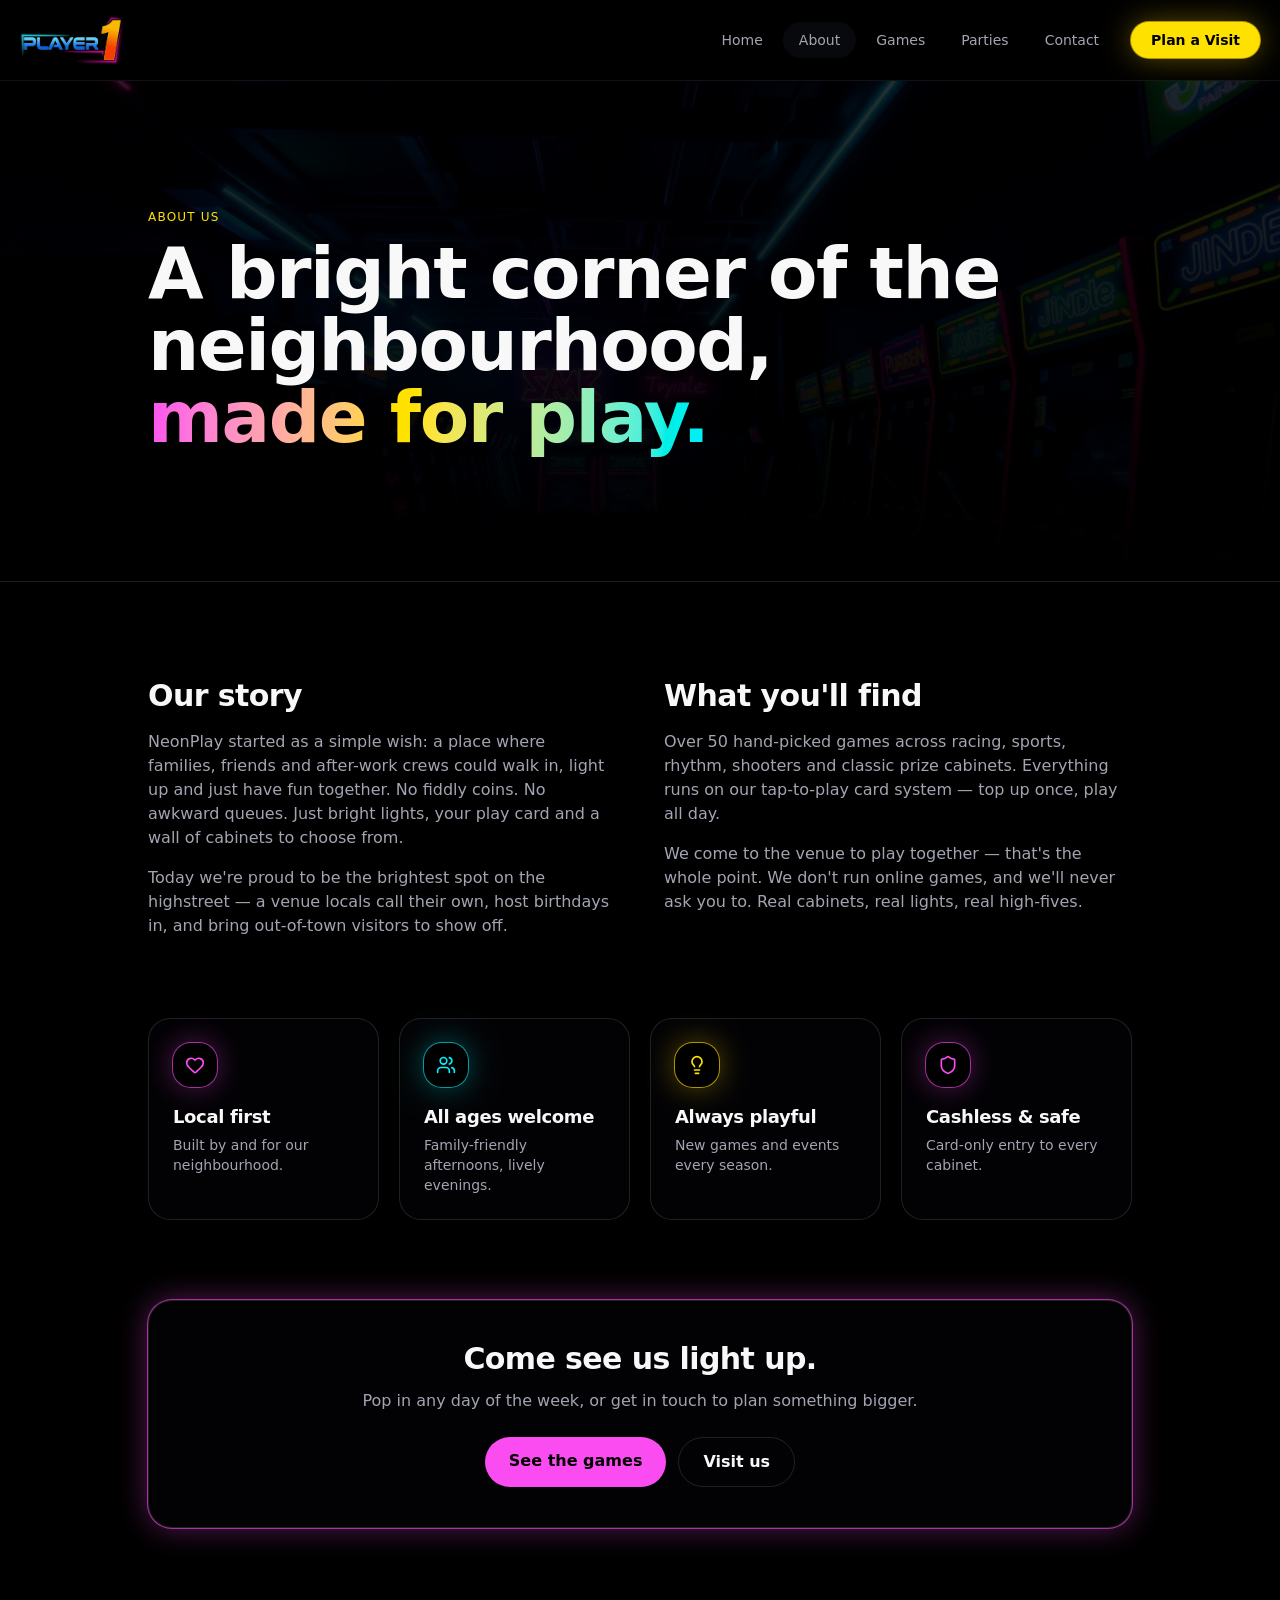
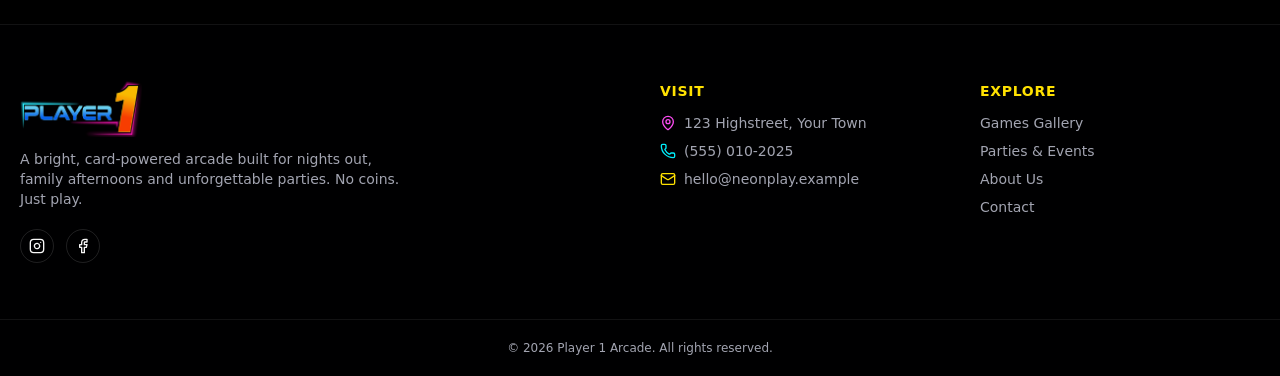
==== about.html @ c1951659 "first commit" ====
<!doctype html>
<html lang="en">

<head>
  <meta http-equiv="Content-Type" content="text/html; charset=UTF-8" />
  <meta name="viewport" content="width=device-width, initial-scale=1" />
  <link rel="preload" as="image" href="./assets/player1-logo-lBeeIn9W.png" />
  <link rel="preload" as="image" href="./assets/hero-arcade-DlBj_60S.jpg" />
  <link rel="stylesheet" href="./assets/styles.css" data-precedence="default" />
  <meta name="author" content="Player 1 Arcade" />
  <meta property="og:type" content="website" />
  <meta name="twitter:card" content="summary" />
  <meta name="twitter:site" content="@player1" />
  <meta name="twitter:title" content="Player 1" />
  <meta name="twitter:description"
    content="Arcade Glow is a vibrant online presence for a neighborhood gaming arcade, showcasing games and party options." />
  <title>About - Player 1 Arcade</title>
  <meta name="description"
    content="Your neighbourhood arcade. 50+ card-powered games, private party packages, and nights that glow. No coins, just play." />
  <meta property="og:title" content="About - Player 1 Arcade" />
  <meta property="og:description"
    content="50+ card-powered games and unforgettable party packages. No coins, just play." />
</head>

<body>
  <div class="flex min-h-screen flex-col bg-background">
    <header class="sticky top-0 z-50 border-b border-border/60 bg-background/80 backdrop-blur-xl">
      <div class="mx-auto flex max-w-7xl items-center justify-between px-5 py-4"><a aria-label="Player 1 home" href="/"
          class="group flex items-center"><img alt="Player 1 arcade logo"
            class="h-10 w-auto md:h-12 animate-pulse-glow transition-transform group-hover:scale-105"
            src="./assets/player1-logo-lBeeIn9W.png"></a>
        <nav class="hidden items-center gap-1 md:flex"><a href="/"
            class="rounded-full px-4 py-2 text-sm font-medium text-muted-foreground transition hover:text-foreground">Home</a><a
            class="rounded-full px-4 py-2 text-sm font-medium text-muted-foreground transition hover:text-foreground text-foreground bg-muted"
            href="/about.html" data-status="active" aria-current="page">About</a><a href="/games.html"
            class="rounded-full px-4 py-2 text-sm font-medium text-muted-foreground transition hover:text-foreground">Games</a><a
            href="/parties.html"
            class="rounded-full px-4 py-2 text-sm font-medium text-muted-foreground transition hover:text-foreground">Parties</a><a
            href="/contact.html"
            class="rounded-full px-4 py-2 text-sm font-medium text-muted-foreground transition hover:text-foreground">Contact</a><a
            href="/contact.html"
            class="ml-3 rounded-full bg-accent px-5 py-2 text-sm font-bold text-accent-foreground transition hover:scale-105 ring-glow-yellow">Plan
            a Visit</a></nav><button class="md:hidden rounded-md p-2 text-foreground" aria-label="Toggle menu"><svg
            xmlns="http://www.w3.org/2000/svg" width="24" height="24" viewBox="0 0 24 24" fill="none"
            stroke="currentColor" stroke-width="2" stroke-linecap="round" stroke-linejoin="round"
            class="lucide lucide-menu" aria-hidden="true">
            <path d="M4 5h16"></path>
            <path d="M4 12h16"></path>
            <path d="M4 19h16"></path>
          </svg></button>
      </div>
    </header>
    <main class="flex-1">
      <section class="relative overflow-hidden border-b border-border">
        <div class="absolute inset-0 opacity-30"><img alt="" width="1920" height="1280"
            class="h-full w-full object-cover" src="./assets/hero-arcade-DlBj_60S.jpg">
          <div class="absolute inset-0 bg-gradient-to-b from-background/40 to-background"></div>
        </div>
        <div class="relative mx-auto max-w-5xl px-5 py-24 md:py-32">
          <div class="text-xs uppercase tracking-widest text-accent">About us</div>
          <h1 class="mt-3 font-display text-5xl font-black md:text-7xl">A bright corner of the
            neighbourhood,<br class="hidden md:block"><span class="gradient-neon-text">made for play.</span>
          </h1>
        </div>
      </section>
      <section class="mx-auto max-w-5xl px-5 py-24">
        <div class="grid gap-12 md:grid-cols-2">
          <div>
            <h2 class="font-display text-3xl font-black">Our story</h2>
            <p class="mt-4 text-muted-foreground">NeonPlay started as a simple wish: a place where families,
              friends and after-work crews could walk in, light up and just have fun together. No fiddly
              coins. No awkward queues. Just bright lights, your play card and a wall of cabinets to
              choose from.</p>
            <p class="mt-4 text-muted-foreground">Today we're proud to be the brightest spot on the
              highstreet — a venue locals call their own, host birthdays in, and bring out-of-town
              visitors to show off.</p>
          </div>
          <div>
            <h2 class="font-display text-3xl font-black">What you'll find</h2>
            <p class="mt-4 text-muted-foreground">Over 50 hand-picked games across racing, sports, rhythm,
              shooters and classic prize cabinets. Everything runs on our tap-to-play card system — top up
              once, play all day.</p>
            <p class="mt-4 text-muted-foreground">We come to the venue to play together — that's the whole
              point. We don't run online games, and we'll never ask you to. Real cabinets, real lights,
              real high-fives.</p>
          </div>
        </div>
        <div class="mt-20 grid gap-5 sm:grid-cols-2 lg:grid-cols-4">
          <div class="rounded-2xl border border-border bg-card p-6">
            <div class="mb-4 grid h-11 w-11 place-items-center rounded-xl bg-background ring-glow-magenta">
              <svg xmlns="http://www.w3.org/2000/svg" width="24" height="24" viewBox="0 0 24 24" fill="none"
                stroke="currentColor" stroke-width="2" stroke-linecap="round" stroke-linejoin="round"
                class="lucide lucide-heart h-5 w-5 text-primary" aria-hidden="true">
                <path
                  d="M2 9.5a5.5 5.5 0 0 1 9.591-3.676.56.56 0 0 0 .818 0A5.49 5.49 0 0 1 22 9.5c0 2.29-1.5 4-3 5.5l-5.492 5.313a2 2 0 0 1-3 .019L5 15c-1.5-1.5-3-3.2-3-5.5">
                </path>
              </svg>
            </div>
            <h3 class="font-display text-lg font-bold">Local first</h3>
            <p class="mt-1 text-sm text-muted-foreground">Built by and for our neighbourhood.</p>
          </div>
          <div class="rounded-2xl border border-border bg-card p-6">
            <div class="mb-4 grid h-11 w-11 place-items-center rounded-xl bg-background ring-glow-cyan"><svg
                xmlns="http://www.w3.org/2000/svg" width="24" height="24" viewBox="0 0 24 24" fill="none"
                stroke="currentColor" stroke-width="2" stroke-linecap="round" stroke-linejoin="round"
                class="lucide lucide-users h-5 w-5 text-secondary" aria-hidden="true">
                <path d="M16 21v-2a4 4 0 0 0-4-4H6a4 4 0 0 0-4 4v2"></path>
                <path d="M16 3.128a4 4 0 0 1 0 7.744"></path>
                <path d="M22 21v-2a4 4 0 0 0-3-3.87"></path>
                <circle cx="9" cy="7" r="4"></circle>
              </svg></div>
            <h3 class="font-display text-lg font-bold">All ages welcome</h3>
            <p class="mt-1 text-sm text-muted-foreground">Family-friendly afternoons, lively evenings.</p>
          </div>
          <div class="rounded-2xl border border-border bg-card p-6">
            <div class="mb-4 grid h-11 w-11 place-items-center rounded-xl bg-background ring-glow-yellow">
              <svg xmlns="http://www.w3.org/2000/svg" width="24" height="24" viewBox="0 0 24 24" fill="none"
                stroke="currentColor" stroke-width="2" stroke-linecap="round" stroke-linejoin="round"
                class="lucide lucide-lightbulb h-5 w-5 text-accent" aria-hidden="true">
                <path
                  d="M15 14c.2-1 .7-1.7 1.5-2.5 1-.9 1.5-2.2 1.5-3.5A6 6 0 0 0 6 8c0 1 .2 2.2 1.5 3.5.7.7 1.3 1.5 1.5 2.5">
                </path>
                <path d="M9 18h6"></path>
                <path d="M10 22h4"></path>
              </svg>
            </div>
            <h3 class="font-display text-lg font-bold">Always playful</h3>
            <p class="mt-1 text-sm text-muted-foreground">New games and events every season.</p>
          </div>
          <div class="rounded-2xl border border-border bg-card p-6">
            <div class="mb-4 grid h-11 w-11 place-items-center rounded-xl bg-background ring-glow-magenta">
              <svg xmlns="http://www.w3.org/2000/svg" width="24" height="24" viewBox="0 0 24 24" fill="none"
                stroke="currentColor" stroke-width="2" stroke-linecap="round" stroke-linejoin="round"
                class="lucide lucide-shield h-5 w-5 text-primary" aria-hidden="true">
                <path
                  d="M20 13c0 5-3.5 7.5-7.66 8.95a1 1 0 0 1-.67-.01C7.5 20.5 4 18 4 13V6a1 1 0 0 1 1-1c2 0 4.5-1.2 6.24-2.72a1.17 1.17 0 0 1 1.52 0C14.51 3.81 17 5 19 5a1 1 0 0 1 1 1z">
                </path>
              </svg>
            </div>
            <h3 class="font-display text-lg font-bold">Cashless &amp; safe</h3>
            <p class="mt-1 text-sm text-muted-foreground">Card-only entry to every cabinet.</p>
          </div>
        </div>
        <div class="mt-20 rounded-3xl border border-border bg-card p-10 text-center ring-glow-magenta">
          <h3 class="font-display text-3xl font-black">Come see us light up.</h3>
          <p class="mx-auto mt-3 max-w-xl text-muted-foreground">Pop in any day of the week, or get in touch
            to plan something bigger.</p>
          <div class="mt-6 flex flex-wrap justify-center gap-3"><a href="/games.html"
              class="rounded-full bg-primary px-6 py-3 font-bold text-primary-foreground hover:scale-105 transition">See
              the games</a><a href="/contact.html"
              class="rounded-full border border-border px-6 py-3 font-semibold hover:border-secondary hover:text-secondary transition">Visit
              us</a></div>
        </div>
      </section>
    </main>
    <footer class="border-t border-border/60 bg-card/40">
      <div class="mx-auto grid max-w-7xl gap-10 px-5 py-14 md:grid-cols-4">
        <div class="md:col-span-2"><img alt="Player 1 logo" class="h-14 w-auto animate-pulse-glow"
            src="./assets/player1-logo-lBeeIn9W.png">
          <p class="mt-3 max-w-sm text-sm text-muted-foreground">A bright, card-powered arcade built for
            nights out, family afternoons and unforgettable parties. No coins. Just play.</p>
          <div class="mt-5 flex gap-3"><a href="/about.html#"
              class="rounded-full border border-border p-2 hover:text-primary"><svg xmlns="http://www.w3.org/2000/svg"
                width="24" height="24" viewBox="0 0 24 24" fill="none" stroke="currentColor" stroke-width="2"
                stroke-linecap="round" stroke-linejoin="round" class="lucide lucide-instagram h-4 w-4"
                aria-hidden="true">
                <rect width="20" height="20" x="2" y="2" rx="5" ry="5"></rect>
                <path d="M16 11.37A4 4 0 1 1 12.63 8 4 4 0 0 1 16 11.37z"></path>
                <line x1="17.5" x2="17.51" y1="6.5" y2="6.5"></line>
              </svg></a><a href="/about.html#" class="rounded-full border border-border p-2 hover:text-secondary"><svg
                xmlns="http://www.w3.org/2000/svg" width="24" height="24" viewBox="0 0 24 24" fill="none"
                stroke="currentColor" stroke-width="2" stroke-linecap="round" stroke-linejoin="round"
                class="lucide lucide-facebook h-4 w-4" aria-hidden="true">
                <path d="M18 2h-3a5 5 0 0 0-5 5v3H7v4h3v8h4v-8h3l1-4h-4V7a1 1 0 0 1 1-1h3z"></path>
              </svg></a></div>
        </div>
        <div>
          <h4 class="text-sm font-bold uppercase tracking-wider text-accent">Visit</h4>
          <ul class="mt-3 space-y-2 text-sm text-muted-foreground">
            <li class="flex gap-2"><svg xmlns="http://www.w3.org/2000/svg" width="24" height="24" viewBox="0 0 24 24"
                fill="none" stroke="currentColor" stroke-width="2" stroke-linecap="round" stroke-linejoin="round"
                class="lucide lucide-map-pin h-4 w-4 mt-0.5 text-primary" aria-hidden="true">
                <path
                  d="M20 10c0 4.993-5.539 10.193-7.399 11.799a1 1 0 0 1-1.202 0C9.539 20.193 4 14.993 4 10a8 8 0 0 1 16 0">
                </path>
                <circle cx="12" cy="10" r="3"></circle>
              </svg>123 Highstreet, Your Town</li>
            <li class="flex gap-2"><svg xmlns="http://www.w3.org/2000/svg" width="24" height="24" viewBox="0 0 24 24"
                fill="none" stroke="currentColor" stroke-width="2" stroke-linecap="round" stroke-linejoin="round"
                class="lucide lucide-phone h-4 w-4 mt-0.5 text-secondary" aria-hidden="true">
                <path
                  d="M13.832 16.568a1 1 0 0 0 1.213-.303l.355-.465A2 2 0 0 1 17 15h3a2 2 0 0 1 2 2v3a2 2 0 0 1-2 2A18 18 0 0 1 2 4a2 2 0 0 1 2-2h3a2 2 0 0 1 2 2v3a2 2 0 0 1-.8 1.6l-.468.351a1 1 0 0 0-.292 1.233 14 14 0 0 0 6.392 6.384">
                </path>
              </svg>(555) 010-2025</li>
            <li class="flex gap-2"><svg xmlns="http://www.w3.org/2000/svg" width="24" height="24" viewBox="0 0 24 24"
                fill="none" stroke="currentColor" stroke-width="2" stroke-linecap="round" stroke-linejoin="round"
                class="lucide lucide-mail h-4 w-4 mt-0.5 text-accent" aria-hidden="true">
                <path d="m22 7-8.991 5.727a2 2 0 0 1-2.009 0L2 7"></path>
                <rect x="2" y="4" width="20" height="16" rx="2"></rect>
              </svg>hello@neonplay.example</li>
          </ul>
        </div>
        <div>
          <h4 class="text-sm font-bold uppercase tracking-wider text-accent">Explore</h4>
          <ul class="mt-3 space-y-2 text-sm text-muted-foreground">
            <li><a href="/games.html" class="hover:text-foreground">Games
                Gallery</a></li>
            <li><a href="/parties.html" class="hover:text-foreground">Parties
                &amp; Events</a></li>
            <li><a class="hover:text-foreground active" href="/about.html" data-status="active" aria-current="page">About
                Us</a></li>
            <li><a href="/contact.html" class="hover:text-foreground">Contact</a></li>
          </ul>
        </div>
      </div>
      <div class="border-t border-border/60 py-5 text-center text-xs text-muted-foreground">© 2026 Player 1
        Arcade. All rights reserved.</div>
    </footer>
  </div>
</body>

</html>
---- assets/styles.css ----
@layer properties {
  @supports (((-webkit-hyphens: none)) and (not (margin-trim: inline))) or
    ((-moz-orient: inline) and (not (color: rgb(from red r g b)))) {
    *,
    :before,
    :after,
    ::backdrop {
      --tw-translate-x: 0;
      --tw-translate-y: 0;
      --tw-translate-z: 0;
      --tw-rotate-x: initial;
      --tw-rotate-y: initial;
      --tw-rotate-z: initial;
      --tw-skew-x: initial;
      --tw-skew-y: initial;
      --tw-space-y-reverse: 0;
      --tw-space-x-reverse: 0;
      --tw-border-style: solid;
      --tw-gradient-position: initial;
      --tw-gradient-from: #0000;
      --tw-gradient-via: #0000;
      --tw-gradient-to: #0000;
      --tw-gradient-stops: initial;
      --tw-gradient-via-stops: initial;
      --tw-gradient-from-position: 0%;
      --tw-gradient-via-position: 50%;
      --tw-gradient-to-position: 100%;
      --tw-leading: initial;
      --tw-font-weight: initial;
      --tw-tracking: initial;
      --tw-ordinal: initial;
      --tw-slashed-zero: initial;
      --tw-numeric-figure: initial;
      --tw-numeric-spacing: initial;
      --tw-numeric-fraction: initial;
      --tw-shadow: 0 0 #0000;
      --tw-shadow-color: initial;
      --tw-shadow-alpha: 100%;
      --tw-inset-shadow: 0 0 #0000;
      --tw-inset-shadow-color: initial;
      --tw-inset-shadow-alpha: 100%;
      --tw-ring-color: initial;
      --tw-ring-shadow: 0 0 #0000;
      --tw-inset-ring-color: initial;
      --tw-inset-ring-shadow: 0 0 #0000;
      --tw-ring-inset: initial;
      --tw-ring-offset-width: 0px;
      --tw-ring-offset-color: #fff;
      --tw-ring-offset-shadow: 0 0 #0000;
      --tw-outline-style: solid;
      --tw-blur: initial;
      --tw-brightness: initial;
      --tw-contrast: initial;
      --tw-grayscale: initial;
      --tw-hue-rotate: initial;
      --tw-invert: initial;
      --tw-opacity: initial;
      --tw-saturate: initial;
      --tw-sepia: initial;
      --tw-drop-shadow: initial;
      --tw-drop-shadow-color: initial;
      --tw-drop-shadow-alpha: 100%;
      --tw-drop-shadow-size: initial;
      --tw-backdrop-blur: initial;
      --tw-backdrop-brightness: initial;
      --tw-backdrop-contrast: initial;
      --tw-backdrop-grayscale: initial;
      --tw-backdrop-hue-rotate: initial;
      --tw-backdrop-invert: initial;
      --tw-backdrop-opacity: initial;
      --tw-backdrop-saturate: initial;
      --tw-backdrop-sepia: initial;
      --tw-duration: initial;
      --tw-ease: initial;
      --tw-scale-x: 1;
      --tw-scale-y: 1;
      --tw-scale-z: 1;
      --tw-content: "";
      --tw-animation-delay: 0s;
      --tw-animation-direction: normal;
      --tw-animation-duration: initial;
      --tw-animation-fill-mode: none;
      --tw-animation-iteration-count: 1;
      --tw-enter-blur: 0;
      --tw-enter-opacity: 1;
      --tw-enter-rotate: 0;
      --tw-enter-scale: 1;
      --tw-enter-translate-x: 0;
      --tw-enter-translate-y: 0;
      --tw-exit-blur: 0;
      --tw-exit-opacity: 1;
      --tw-exit-rotate: 0;
      --tw-exit-scale: 1;
      --tw-exit-translate-x: 0;
      --tw-exit-translate-y: 0;
    }
  }
}
@layer theme {
  :root,
  :host {
    --font-sans: "Inter", system-ui, sans-serif;
    --font-mono:
      ui-monospace, SFMono-Regular, Menlo, Monaco, Consolas, "Liberation Mono",
      "Courier New", monospace;
    --color-black: #000;
    --spacing: 0.25rem;
    --container-sm: 24rem;
    --container-md: 28rem;
    --container-lg: 32rem;
    --container-xl: 36rem;
    --container-2xl: 42rem;
    --container-4xl: 56rem;
    --container-5xl: 64rem;
    --container-7xl: 80rem;
    --text-xs: 0.75rem;
    --text-xs--line-height: calc(1 / 0.75);
    --text-sm: 0.875rem;
    --text-sm--line-height: calc(1.25 / 0.875);
    --text-base: 1rem;
    --text-base--line-height: 1.5;
    --text-lg: 1.125rem;
    --text-lg--line-height: calc(1.75 / 1.125);
    --text-xl: 1.25rem;
    --text-xl--line-height: calc(1.75 / 1.25);
    --text-2xl: 1.5rem;
    --text-2xl--line-height: calc(2 / 1.5);
    --text-3xl: 1.875rem;
    --text-3xl--line-height: 1.2;
    --text-4xl: 2.25rem;
    --text-4xl--line-height: calc(2.5 / 2.25);
    --text-5xl: 3rem;
    --text-5xl--line-height: 1;
    --text-6xl: 3.75rem;
    --text-6xl--line-height: 1;
    --text-7xl: 4.5rem;
    --text-7xl--line-height: 1;
    --text-8xl: 6rem;
    --text-8xl--line-height: 1;
    --font-weight-normal: 400;
    --font-weight-medium: 500;
    --font-weight-semibold: 600;
    --font-weight-bold: 700;
    --font-weight-extrabold: 800;
    --font-weight-black: 900;
    --tracking-tight: -0.025em;
    --tracking-wide: 0.025em;
    --tracking-wider: 0.05em;
    --tracking-widest: 0.1em;
    --leading-relaxed: 1.625;
    --radius-3xl: 1.5rem;
    --ease-in-out: cubic-bezier(0.4, 0, 0.2, 1);
    --animate-pulse: pulse 2s cubic-bezier(0.4, 0, 0.6, 1) infinite;
    --blur-xl: 24px;
    --aspect-video: 16 / 9;
    --default-transition-duration: 0.15s;
    --default-transition-timing-function: cubic-bezier(0.4, 0, 0.2, 1);
    --default-font-family: "Inter", system-ui, sans-serif;
    --default-mono-font-family: var(--font-mono);
    --color-background: var(--background);
    --color-foreground: var(--foreground);
    --color-border: var(--border);
    --font-display: "Outfit", system-ui, sans-serif;
  }
}
@layer base {
  *,
  :after,
  :before,
  ::backdrop {
    box-sizing: border-box;
    border: 0 solid;
    margin: 0;
    padding: 0;
  }
  ::file-selector-button {
    box-sizing: border-box;
    border: 0 solid;
    margin: 0;
    padding: 0;
  }
  html,
  :host {
    -webkit-text-size-adjust: 100%;
    tab-size: 4;
    line-height: 1.5;
    font-family: var(
      --default-font-family,
      ui-sans-serif,
      system-ui,
      sans-serif,
      "Apple Color Emoji",
      "Segoe UI Emoji",
      "Segoe UI Symbol",
      "Noto Color Emoji"
    );
    font-feature-settings: var(--default-font-feature-settings, normal);
    font-variation-settings: var(--default-font-variation-settings, normal);
    -webkit-tap-highlight-color: transparent;
  }
  hr {
    height: 0;
    color: inherit;
    border-top-width: 1px;
  }
  abbr:where([title]) {
    -webkit-text-decoration: underline dotted;
    text-decoration: underline dotted;
  }
  h1,
  h2,
  h3,
  h4,
  h5,
  h6 {
    font-size: inherit;
    font-weight: inherit;
  }
  a {
    color: inherit;
    -webkit-text-decoration: inherit;
    text-decoration: inherit;
  }
  b,
  strong {
    font-weight: bolder;
  }
  code,
  kbd,
  samp,
  pre {
    font-family: var(
      --default-mono-font-family,
      ui-monospace,
      SFMono-Regular,
      Menlo,
      Monaco,
      Consolas,
      "Liberation Mono",
      "Courier New",
      monospace
    );
    font-feature-settings: var(--default-mono-font-feature-settings, normal);
    font-variation-settings: var(
      --default-mono-font-variation-settings,
      normal
    );
    font-size: 1em;
  }
  small {
    font-size: 80%;
  }
  sub,
  sup {
    vertical-align: baseline;
    font-size: 75%;
    line-height: 0;
    position: relative;
  }
  sub {
    bottom: -0.25em;
  }
  sup {
    top: -0.5em;
  }
  table {
    text-indent: 0;
    border-color: inherit;
    border-collapse: collapse;
  }
  :-moz-focusring {
    outline: auto;
  }
  progress {
    vertical-align: baseline;
  }
  summary {
    display: list-item;
  }
  ol,
  ul,
  menu {
    list-style: none;
  }
  img,
  svg,
  video,
  canvas,
  audio,
  iframe,
  embed,
  object {
    vertical-align: middle;
    display: block;
  }
  img,
  video {
    max-width: 100%;
    height: auto;
  }
  button,
  input,
  select,
  optgroup,
  textarea {
    font: inherit;
    font-feature-settings: inherit;
    font-variation-settings: inherit;
    letter-spacing: inherit;
    color: inherit;
    opacity: 1;
    background-color: #0000;
    border-radius: 0;
  }
  ::file-selector-button {
    font: inherit;
    font-feature-settings: inherit;
    font-variation-settings: inherit;
    letter-spacing: inherit;
    color: inherit;
    opacity: 1;
    background-color: #0000;
    border-radius: 0;
  }
  :where(select:is([multiple], [size])) optgroup {
    font-weight: bolder;
  }
  :where(select:is([multiple], [size])) optgroup option {
    padding-inline-start: 20px;
  }
  ::file-selector-button {
    margin-inline-end: 4px;
  }
  ::placeholder {
    opacity: 1;
  }
  @supports (not ((-webkit-appearance: -apple-pay-button))) or
    (contain-intrinsic-size: 1px) {
    ::placeholder {
      color: currentColor;
    }
    @supports (color: color-mix(in lab, red, red)) {
      ::placeholder {
        color: color-mix(in oklab, currentcolor 50%, transparent);
      }
    }
  }
  textarea {
    resize: vertical;
  }
  ::-webkit-search-decoration {
    -webkit-appearance: none;
  }
  ::-webkit-date-and-time-value {
    min-height: 1lh;
    text-align: inherit;
  }
  ::-webkit-datetime-edit {
    display: inline-flex;
  }
  ::-webkit-datetime-edit-fields-wrapper {
    padding: 0;
  }
  ::-webkit-datetime-edit {
    padding-block: 0;
  }
  ::-webkit-datetime-edit-year-field {
    padding-block: 0;
  }
  ::-webkit-datetime-edit-month-field {
    padding-block: 0;
  }
  ::-webkit-datetime-edit-day-field {
    padding-block: 0;
  }
  ::-webkit-datetime-edit-hour-field {
    padding-block: 0;
  }
  ::-webkit-datetime-edit-minute-field {
    padding-block: 0;
  }
  ::-webkit-datetime-edit-second-field {
    padding-block: 0;
  }
  ::-webkit-datetime-edit-millisecond-field {
    padding-block: 0;
  }
  ::-webkit-datetime-edit-meridiem-field {
    padding-block: 0;
  }
  ::-webkit-calendar-picker-indicator {
    line-height: 1;
  }
  :-moz-ui-invalid {
    box-shadow: none;
  }
  button,
  input:where([type="button"], [type="reset"], [type="submit"]) {
    appearance: button;
  }
  ::file-selector-button {
    appearance: button;
  }
  ::-webkit-inner-spin-button {
    height: auto;
  }
  ::-webkit-outer-spin-button {
    height: auto;
  }
  [hidden]:where(:not([hidden="until-found"])) {
    display: none !important;
  }
  * {
    border-color: var(--color-border);
  }
  html {
    scroll-behavior: smooth;
  }
  body {
    background-color: var(--color-background);
    color: var(--color-foreground);
    font-family: var(--font-sans);
    -webkit-font-smoothing: antialiased;
  }
  h1,
  h2,
  h3,
  h4 {
    font-family: var(--font-display);
    letter-spacing: -0.02em;
    font-weight: 800;
  }
}
@layer components;
@layer utilities {
  .pointer-events-none {
    pointer-events: none;
  }
  .invisible {
    visibility: hidden;
  }
  .sr-only {
    clip-path: inset(50%);
    white-space: nowrap;
    border-width: 0;
    width: 1px;
    height: 1px;
    margin: -1px;
    padding: 0;
    position: absolute;
    overflow: hidden;
  }
  .absolute {
    position: absolute;
  }
  .fixed {
    position: fixed;
  }
  .relative {
    position: relative;
  }
  .sticky {
    position: sticky;
  }
  .inset-0 {
    inset: calc(var(--spacing) * 0);
  }
  .inset-x-0 {
    inset-inline: calc(var(--spacing) * 0);
  }
  .inset-y-0 {
    inset-block: calc(var(--spacing) * 0);
  }
  .start {
    inset-inline-start: var(--spacing);
  }
  .-top-3 {
    top: calc(var(--spacing) * -3);
  }
  .-top-12 {
    top: calc(var(--spacing) * -12);
  }
  .top-0 {
    top: calc(var(--spacing) * 0);
  }
  .top-1\.5 {
    top: calc(var(--spacing) * 1.5);
  }
  .top-1\/2 {
    top: 50%;
  }
  .top-3\.5 {
    top: calc(var(--spacing) * 3.5);
  }
  .top-4 {
    top: calc(var(--spacing) * 4);
  }
  .top-\[1px\] {
    top: 1px;
  }
  .top-\[50\%\] {
    top: 50%;
  }
  .top-\[60\%\] {
    top: 60%;
  }
  .top-full {
    top: 100%;
  }
  .-right-12 {
    right: calc(var(--spacing) * -12);
  }
  .right-0 {
    right: calc(var(--spacing) * 0);
  }
  .right-1 {
    right: calc(var(--spacing) * 1);
  }
  .right-2 {
    right: calc(var(--spacing) * 2);
  }
  .right-3 {
    right: calc(var(--spacing) * 3);
  }
  .right-4 {
    right: calc(var(--spacing) * 4);
  }
  .-bottom-12 {
    bottom: calc(var(--spacing) * -12);
  }
  .bottom-0 {
    bottom: calc(var(--spacing) * 0);
  }
  .-left-12 {
    left: calc(var(--spacing) * -12);
  }
  .left-0 {
    left: calc(var(--spacing) * 0);
  }
  .left-1\/2 {
    left: 50%;
  }
  .left-2 {
    left: calc(var(--spacing) * 2);
  }
  .left-8 {
    left: calc(var(--spacing) * 8);
  }
  .left-\[50\%\] {
    left: 50%;
  }
  .z-10 {
    z-index: 10;
  }
  .z-20 {
    z-index: 20;
  }
  .z-50 {
    z-index: 50;
  }
  .z-\[1\] {
    z-index: 1;
  }
  .-mx-1 {
    margin-inline: calc(var(--spacing) * -1);
  }
  .mx-2 {
    margin-inline: calc(var(--spacing) * 2);
  }
  .mx-3\.5 {
    margin-inline: calc(var(--spacing) * 3.5);
  }
  .mx-auto {
    margin-inline: auto;
  }
  .my-0\.5 {
    margin-block: calc(var(--spacing) * 0.5);
  }
  .my-1 {
    margin-block: calc(var(--spacing) * 1);
  }
  .-mt-4 {
    margin-top: calc(var(--spacing) * -4);
  }
  .mt-0\.5 {
    margin-top: calc(var(--spacing) * 0.5);
  }
  .mt-1 {
    margin-top: calc(var(--spacing) * 1);
  }
  .mt-1\.5 {
    margin-top: calc(var(--spacing) * 1.5);
  }
  .mt-2 {
    margin-top: calc(var(--spacing) * 2);
  }
  .mt-3 {
    margin-top: calc(var(--spacing) * 3);
  }
  .mt-4 {
    margin-top: calc(var(--spacing) * 4);
  }
  .mt-5 {
    margin-top: calc(var(--spacing) * 5);
  }
  .mt-6 {
    margin-top: calc(var(--spacing) * 6);
  }
  .mt-8 {
    margin-top: calc(var(--spacing) * 8);
  }
  .mt-9 {
    margin-top: calc(var(--spacing) * 9);
  }
  .mt-10 {
    margin-top: calc(var(--spacing) * 10);
  }
  .mt-12 {
    margin-top: calc(var(--spacing) * 12);
  }
  .mt-16 {
    margin-top: calc(var(--spacing) * 16);
  }
  .mt-20 {
    margin-top: calc(var(--spacing) * 20);
  }
  .mt-24 {
    margin-top: calc(var(--spacing) * 24);
  }
  .mt-auto {
    margin-top: auto;
  }
  .mr-2 {
    margin-right: calc(var(--spacing) * 2);
  }
  .mb-1 {
    margin-bottom: calc(var(--spacing) * 1);
  }
  .mb-1\.5 {
    margin-bottom: calc(var(--spacing) * 1.5);
  }
  .mb-4 {
    margin-bottom: calc(var(--spacing) * 4);
  }
  .mb-5 {
    margin-bottom: calc(var(--spacing) * 5);
  }
  .mb-6 {
    margin-bottom: calc(var(--spacing) * 6);
  }
  .-ml-4 {
    margin-left: calc(var(--spacing) * -4);
  }
  .ml-1 {
    margin-left: calc(var(--spacing) * 1);
  }
  .ml-3 {
    margin-left: calc(var(--spacing) * 3);
  }
  .ml-auto {
    margin-left: auto;
  }
  .block {
    display: block;
  }
  .flex {
    display: flex;
  }
  .grid {
    display: grid;
  }
  .hidden {
    display: none;
  }
  .inline-block {
    display: inline-block;
  }
  .inline-flex {
    display: inline-flex;
  }
  .table {
    display: table;
  }
  .aspect-\[4\/5\] {
    aspect-ratio: 4/5;
  }
  .aspect-square {
    aspect-ratio: 1;
  }
  .aspect-video {
    aspect-ratio: var(--aspect-video);
  }
  .size-\(--cell-size\) {
    width: var(--cell-size);
    height: var(--cell-size);
  }
  .size-4 {
    width: calc(var(--spacing) * 4);
    height: calc(var(--spacing) * 4);
  }
  .h-\(--cell-size\) {
    height: var(--cell-size);
  }
  .h-1\.5 {
    height: calc(var(--spacing) * 1.5);
  }
  .h-2 {
    height: calc(var(--spacing) * 2);
  }
  .h-2\.5 {
    height: calc(var(--spacing) * 2.5);
  }
  .h-3 {
    height: calc(var(--spacing) * 3);
  }
  .h-3\.5 {
    height: calc(var(--spacing) * 3.5);
  }
  .h-4 {
    height: calc(var(--spacing) * 4);
  }
  .h-5 {
    height: calc(var(--spacing) * 5);
  }
  .h-7 {
    height: calc(var(--spacing) * 7);
  }
  .h-8 {
    height: calc(var(--spacing) * 8);
  }
  .h-9 {
    height: calc(var(--spacing) * 9);
  }
  .h-10 {
    height: calc(var(--spacing) * 10);
  }
  .h-11 {
    height: calc(var(--spacing) * 11);
  }
  .h-12 {
    height: calc(var(--spacing) * 12);
  }
  .h-14 {
    height: calc(var(--spacing) * 14);
  }
  .h-20 {
    height: calc(var(--spacing) * 20);
  }
  .h-\[1px\] {
    height: 1px;
  }
  .h-\[var\(--radix-navigation-menu-viewport-height\)\] {
    height: var(--radix-navigation-menu-viewport-height);
  }
  .h-\[var\(--radix-select-trigger-height\)\] {
    height: var(--radix-select-trigger-height);
  }
  .h-auto {
    height: auto;
  }
  .h-full {
    height: 100%;
  }
  .h-px {
    height: 1px;
  }
  .h-svh {
    height: 100svh;
  }
  .max-h-\(--radix-context-menu-content-available-height\) {
    max-height: var(--radix-context-menu-content-available-height);
  }
  .max-h-\(--radix-select-content-available-height\) {
    max-height: var(--radix-select-content-available-height);
  }
  .max-h-\[300px\] {
    max-height: 300px;
  }
  .max-h-\[var\(--radix-dropdown-menu-content-available-height\)\] {
    max-height: var(--radix-dropdown-menu-content-available-height);
  }
  .min-h-0 {
    min-height: calc(var(--spacing) * 0);
  }
  .min-h-\[60px\] {
    min-height: 60px;
  }
  .min-h-screen {
    min-height: 100vh;
  }
  .min-h-svh {
    min-height: 100svh;
  }
  .w-\(--cell-size\) {
    width: var(--cell-size);
  }
  .w-\(--sidebar-width\) {
    width: var(--sidebar-width);
  }
  .w-0 {
    width: calc(var(--spacing) * 0);
  }
  .w-1 {
    width: calc(var(--spacing) * 1);
  }
  .w-2 {
    width: calc(var(--spacing) * 2);
  }
  .w-2\.5 {
    width: calc(var(--spacing) * 2.5);
  }
  .w-3 {
    width: calc(var(--spacing) * 3);
  }
  .w-3\.5 {
    width: calc(var(--spacing) * 3.5);
  }
  .w-3\/4 {
    width: 75%;
  }
  .w-4 {
    width: calc(var(--spacing) * 4);
  }
  .w-5 {
    width: calc(var(--spacing) * 5);
  }
  .w-7 {
    width: calc(var(--spacing) * 7);
  }
  .w-8 {
    width: calc(var(--spacing) * 8);
  }
  .w-9 {
    width: calc(var(--spacing) * 9);
  }
  .w-10 {
    width: calc(var(--spacing) * 10);
  }
  .w-11 {
    width: calc(var(--spacing) * 11);
  }
  .w-12 {
    width: calc(var(--spacing) * 12);
  }
  .w-14 {
    width: calc(var(--spacing) * 14);
  }
  .w-64 {
    width: calc(var(--spacing) * 64);
  }
  .w-72 {
    width: calc(var(--spacing) * 72);
  }
  .w-\[1px\] {
    width: 1px;
  }
  .w-\[100px\] {
    width: 100px;
  }
  .w-auto {
    width: auto;
  }
  .w-fit {
    width: fit-content;
  }
  .w-full {
    width: 100%;
  }
  .w-max {
    width: max-content;
  }
  .w-px {
    width: 1px;
  }
  .max-w-\(--skeleton-width\) {
    max-width: var(--skeleton-width);
  }
  .max-w-2xl {
    max-width: var(--container-2xl);
  }
  .max-w-4xl {
    max-width: var(--container-4xl);
  }
  .max-w-5xl {
    max-width: var(--container-5xl);
  }
  .max-w-7xl {
    max-width: var(--container-7xl);
  }
  .max-w-lg {
    max-width: var(--container-lg);
  }
  .max-w-max {
    max-width: max-content;
  }
  .max-w-md {
    max-width: var(--container-md);
  }
  .max-w-sm {
    max-width: var(--container-sm);
  }
  .max-w-xl {
    max-width: var(--container-xl);
  }
  .min-w-\(--cell-size\) {
    min-width: var(--cell-size);
  }
  .min-w-0 {
    min-width: calc(var(--spacing) * 0);
  }
  .min-w-5 {
    min-width: calc(var(--spacing) * 5);
  }
  .min-w-8 {
    min-width: calc(var(--spacing) * 8);
  }
  .min-w-9 {
    min-width: calc(var(--spacing) * 9);
  }
  .min-w-10 {
    min-width: calc(var(--spacing) * 10);
  }
  .min-w-\[8rem\] {
    min-width: 8rem;
  }
  .min-w-\[12rem\] {
    min-width: 12rem;
  }
  .min-w-\[var\(--radix-select-trigger-width\)\] {
    min-width: var(--radix-select-trigger-width);
  }
  .flex-1 {
    flex: 1;
  }
  .shrink-0 {
    flex-shrink: 0;
  }
  .grow {
    flex-grow: 1;
  }
  .grow-0 {
    flex-grow: 0;
  }
  .basis-full {
    flex-basis: 100%;
  }
  .caption-bottom {
    caption-side: bottom;
  }
  .border-collapse {
    border-collapse: collapse;
  }
  .origin-\(--radix-context-menu-content-transform-origin\) {
    transform-origin: var(--radix-context-menu-content-transform-origin);
  }
  .origin-\(--radix-dropdown-menu-content-transform-origin\) {
    transform-origin: var(--radix-dropdown-menu-content-transform-origin);
  }
  .origin-\(--radix-hover-card-content-transform-origin\) {
    transform-origin: var(--radix-hover-card-content-transform-origin);
  }
  .origin-\(--radix-menubar-content-transform-origin\) {
    transform-origin: var(--radix-menubar-content-transform-origin);
  }
  .origin-\(--radix-popover-content-transform-origin\) {
    transform-origin: var(--radix-popover-content-transform-origin);
  }
  .origin-\(--radix-select-content-transform-origin\) {
    transform-origin: var(--radix-select-content-transform-origin);
  }
  .origin-\(--radix-tooltip-content-transform-origin\) {
    transform-origin: var(--radix-tooltip-content-transform-origin);
  }
  .-translate-x-1\/2 {
    --tw-translate-x: -50%;
    translate: var(--tw-translate-x) var(--tw-translate-y);
  }
  .-translate-x-px {
    --tw-translate-x: -1px;
    translate: var(--tw-translate-x) var(--tw-translate-y);
  }
  .translate-x-\[-50\%\] {
    --tw-translate-x: -50%;
    translate: var(--tw-translate-x) var(--tw-translate-y);
  }
  .translate-x-px {
    --tw-translate-x: 1px;
    translate: var(--tw-translate-x) var(--tw-translate-y);
  }
  .-translate-y-1\/2 {
    --tw-translate-y: -50%;
    translate: var(--tw-translate-x) var(--tw-translate-y);
  }
  .translate-y-\[-50\%\] {
    --tw-translate-y: -50%;
    translate: var(--tw-translate-x) var(--tw-translate-y);
  }
  .rotate-45 {
    rotate: 45deg;
  }
  .rotate-90 {
    rotate: 90deg;
  }
  .transform {
    transform: var(--tw-rotate-x,) var(--tw-rotate-y,) var(--tw-rotate-z,)
      var(--tw-skew-x,) var(--tw-skew-y,);
  }
  .animate-caret-blink {
    animation: 1.25s ease-out infinite caret-blink;
  }
  .animate-in {
    animation: enter var(--tw-animation-duration, var(--tw-duration, 0.15s))
      var(--tw-ease, ease) var(--tw-animation-delay, 0s)
      var(--tw-animation-iteration-count, 1)
      var(--tw-animation-direction, normal) var(--tw-animation-fill-mode, none);
  }
  .animate-pulse {
    animation: var(--animate-pulse);
  }
  .cursor-default {
    cursor: default;
  }
  .cursor-pointer {
    cursor: pointer;
  }
  .touch-none {
    touch-action: none;
  }
  .resize-none {
    resize: none;
  }
  .list-none {
    list-style-type: none;
  }
  .grid-cols-3 {
    grid-template-columns: repeat(3, minmax(0, 1fr));
  }
  .flex-col {
    flex-direction: column;
  }
  .flex-col-reverse {
    flex-direction: column-reverse;
  }
  .flex-row {
    flex-direction: row;
  }
  .flex-wrap {
    flex-wrap: wrap;
  }
  .place-content-center {
    place-content: center;
  }
  .place-items-center {
    place-items: center;
  }
  .items-baseline {
    align-items: baseline;
  }
  .items-center {
    align-items: center;
  }
  .items-end {
    align-items: flex-end;
  }
  .items-start {
    align-items: flex-start;
  }
  .items-stretch {
    align-items: stretch;
  }
  .justify-between {
    justify-content: space-between;
  }
  .justify-center {
    justify-content: center;
  }
  .gap-1 {
    gap: calc(var(--spacing) * 1);
  }
  .gap-1\.5 {
    gap: calc(var(--spacing) * 1.5);
  }
  .gap-2 {
    gap: calc(var(--spacing) * 2);
  }
  .gap-3 {
    gap: calc(var(--spacing) * 3);
  }
  .gap-4 {
    gap: calc(var(--spacing) * 4);
  }
  .gap-5 {
    gap: calc(var(--spacing) * 5);
  }
  .gap-6 {
    gap: calc(var(--spacing) * 6);
  }
  .gap-8 {
    gap: calc(var(--spacing) * 8);
  }
  .gap-10 {
    gap: calc(var(--spacing) * 10);
  }
  .gap-12 {
    gap: calc(var(--spacing) * 12);
  }
  :where(.space-y-1\.5 > :not(:last-child)) {
    --tw-space-y-reverse: 0;
    margin-block-start: calc(
      calc(var(--spacing) * 1.5) * var(--tw-space-y-reverse)
    );
    margin-block-end: calc(
      calc(var(--spacing) * 1.5) * calc(1 - var(--tw-space-y-reverse))
    );
  }
  :where(.space-y-2 > :not(:last-child)) {
    --tw-space-y-reverse: 0;
    margin-block-start: calc(
      calc(var(--spacing) * 2) * var(--tw-space-y-reverse)
    );
    margin-block-end: calc(
      calc(var(--spacing) * 2) * calc(1 - var(--tw-space-y-reverse))
    );
  }
  :where(.space-y-2\.5 > :not(:last-child)) {
    --tw-space-y-reverse: 0;
    margin-block-start: calc(
      calc(var(--spacing) * 2.5) * var(--tw-space-y-reverse)
    );
    margin-block-end: calc(
      calc(var(--spacing) * 2.5) * calc(1 - var(--tw-space-y-reverse))
    );
  }
  :where(.space-y-5 > :not(:last-child)) {
    --tw-space-y-reverse: 0;
    margin-block-start: calc(
      calc(var(--spacing) * 5) * var(--tw-space-y-reverse)
    );
    margin-block-end: calc(
      calc(var(--spacing) * 5) * calc(1 - var(--tw-space-y-reverse))
    );
  }
  :where(.space-y-6 > :not(:last-child)) {
    --tw-space-y-reverse: 0;
    margin-block-start: calc(
      calc(var(--spacing) * 6) * var(--tw-space-y-reverse)
    );
    margin-block-end: calc(
      calc(var(--spacing) * 6) * calc(1 - var(--tw-space-y-reverse))
    );
  }
  :where(.space-x-1 > :not(:last-child)) {
    --tw-space-x-reverse: 0;
    margin-inline-start: calc(
      calc(var(--spacing) * 1) * var(--tw-space-x-reverse)
    );
    margin-inline-end: calc(
      calc(var(--spacing) * 1) * calc(1 - var(--tw-space-x-reverse))
    );
  }
  .overflow-auto {
    overflow: auto;
  }
  .overflow-hidden {
    overflow: hidden;
  }
  .overflow-x-hidden {
    overflow-x: hidden;
  }
  .overflow-y-auto {
    overflow-y: auto;
  }
  .rounded-2xl {
    border-radius: calc(var(--radius) + 8px);
  }
  .rounded-3xl {
    border-radius: var(--radius-3xl);
  }
  .rounded-\[2px\] {
    border-radius: 2px;
  }
  .rounded-\[inherit\] {
    border-radius: inherit;
  }
  .rounded-full {
    border-radius: 3.40282e38px;
  }
  .rounded-lg {
    border-radius: var(--radius);
  }
  .rounded-md {
    border-radius: calc(var(--radius) - 2px);
  }
  .rounded-none {
    border-radius: 0;
  }
  .rounded-sm {
    border-radius: calc(var(--radius) - 4px);
  }
  .rounded-xl {
    border-radius: calc(var(--radius) + 4px);
  }
  .rounded-t-\[10px\] {
    border-top-left-radius: 10px;
    border-top-right-radius: 10px;
  }
  .rounded-l-md {
    border-top-left-radius: calc(var(--radius) - 2px);
    border-bottom-left-radius: calc(var(--radius) - 2px);
  }
  .rounded-tl-sm {
    border-top-left-radius: calc(var(--radius) - 4px);
  }
  .rounded-r-md {
    border-top-right-radius: calc(var(--radius) - 2px);
    border-bottom-right-radius: calc(var(--radius) - 2px);
  }
  .border {
    border-style: var(--tw-border-style);
    border-width: 1px;
  }
  .border-2 {
    border-style: var(--tw-border-style);
    border-width: 2px;
  }
  .border-\[1\.5px\] {
    border-style: var(--tw-border-style);
    border-width: 1.5px;
  }
  .border-y {
    border-block-style: var(--tw-border-style);
    border-block-width: 1px;
  }
  .border-t {
    border-top-style: var(--tw-border-style);
    border-top-width: 1px;
  }
  .border-r {
    border-right-style: var(--tw-border-style);
    border-right-width: 1px;
  }
  .border-b {
    border-bottom-style: var(--tw-border-style);
    border-bottom-width: 1px;
  }
  .border-l {
    border-left-style: var(--tw-border-style);
    border-left-width: 1px;
  }
  .border-dashed {
    --tw-border-style: dashed;
    border-style: dashed;
  }
  .border-\(--color-border\) {
    border-color: var(--color-border);
  }
  .border-border,
  .border-border\/50 {
    border-color: var(--border);
  }
  @supports (color: color-mix(in lab, red, red)) {
    .border-border\/50 {
      border-color: color-mix(in oklab, var(--border) 50%, transparent);
    }
  }
  .border-border\/60 {
    border-color: var(--border);
  }
  @supports (color: color-mix(in lab, red, red)) {
    .border-border\/60 {
      border-color: color-mix(in oklab, var(--border) 60%, transparent);
    }
  }
  .border-destructive\/50 {
    border-color: var(--destructive);
  }
  @supports (color: color-mix(in lab, red, red)) {
    .border-destructive\/50 {
      border-color: color-mix(in oklab, var(--destructive) 50%, transparent);
    }
  }
  .border-input {
    border-color: var(--input);
  }
  .border-primary,
  .border-primary\/50 {
    border-color: var(--primary);
  }
  @supports (color: color-mix(in lab, red, red)) {
    .border-primary\/50 {
      border-color: color-mix(in oklab, var(--primary) 50%, transparent);
    }
  }
  .border-transparent {
    border-color: #0000;
  }
  .border-t-transparent {
    border-top-color: #0000;
  }
  .border-l-transparent {
    border-left-color: #0000;
  }
  .bg-\(--color-bg\) {
    background-color: var(--color-bg);
  }
  .bg-accent {
    background-color: var(--accent);
  }
  .bg-background,
  .bg-background\/60 {
    background-color: var(--background);
  }
  @supports (color: color-mix(in lab, red, red)) {
    .bg-background\/60 {
      background-color: color-mix(in oklab, var(--background) 60%, transparent);
    }
  }
  .bg-background\/80 {
    background-color: var(--background);
  }
  @supports (color: color-mix(in lab, red, red)) {
    .bg-background\/80 {
      background-color: color-mix(in oklab, var(--background) 80%, transparent);
    }
  }
  .bg-black\/80 {
    background-color: #000c;
  }
  @supports (color: color-mix(in lab, red, red)) {
    .bg-black\/80 {
      background-color: color-mix(
        in oklab,
        var(--color-black) 80%,
        transparent
      );
    }
  }
  .bg-border {
    background-color: var(--border);
  }
  .bg-card,
  .bg-card\/30 {
    background-color: var(--card);
  }
  @supports (color: color-mix(in lab, red, red)) {
    .bg-card\/30 {
      background-color: color-mix(in oklab, var(--card) 30%, transparent);
    }
  }
  .bg-card\/40 {
    background-color: var(--card);
  }
  @supports (color: color-mix(in lab, red, red)) {
    .bg-card\/40 {
      background-color: color-mix(in oklab, var(--card) 40%, transparent);
    }
  }
  .bg-destructive {
    background-color: var(--destructive);
  }
  .bg-foreground {
    background-color: var(--foreground);
  }
  .bg-muted,
  .bg-muted\/50 {
    background-color: var(--muted);
  }
  @supports (color: color-mix(in lab, red, red)) {
    .bg-muted\/50 {
      background-color: color-mix(in oklab, var(--muted) 50%, transparent);
    }
  }
  .bg-popover {
    background-color: var(--popover);
  }
  .bg-primary,
  .bg-primary\/10 {
    background-color: var(--primary);
  }
  @supports (color: color-mix(in lab, red, red)) {
    .bg-primary\/10 {
      background-color: color-mix(in oklab, var(--primary) 10%, transparent);
    }
  }
  .bg-primary\/20 {
    background-color: var(--primary);
  }
  @supports (color: color-mix(in lab, red, red)) {
    .bg-primary\/20 {
      background-color: color-mix(in oklab, var(--primary) 20%, transparent);
    }
  }
  .bg-secondary {
    background-color: var(--secondary);
  }
  .bg-transparent {
    background-color: #0000;
  }
  .bg-gradient-to-b {
    --tw-gradient-position: to bottom in oklab;
    background-image: linear-gradient(var(--tw-gradient-stops));
  }
  .bg-gradient-to-t {
    --tw-gradient-position: to top in oklab;
    background-image: linear-gradient(var(--tw-gradient-stops));
  }
  .from-background {
    --tw-gradient-from: var(--background);
    --tw-gradient-stops: var(
      --tw-gradient-via-stops,
      var(--tw-gradient-position),
      var(--tw-gradient-from) var(--tw-gradient-from-position),
      var(--tw-gradient-to) var(--tw-gradient-to-position)
    );
  }
  .from-background\/40 {
    --tw-gradient-from: var(--background);
  }
  @supports (color: color-mix(in lab, red, red)) {
    .from-background\/40 {
      --tw-gradient-from: color-mix(
        in oklab,
        var(--background) 40%,
        transparent
      );
    }
  }
  .from-background\/40 {
    --tw-gradient-stops: var(
      --tw-gradient-via-stops,
      var(--tw-gradient-position),
      var(--tw-gradient-from) var(--tw-gradient-from-position),
      var(--tw-gradient-to) var(--tw-gradient-to-position)
    );
  }
  .from-background\/60 {
    --tw-gradient-from: var(--background);
  }
  @supports (color: color-mix(in lab, red, red)) {
    .from-background\/60 {
      --tw-gradient-from: color-mix(
        in oklab,
        var(--background) 60%,
        transparent
      );
    }
  }
  .from-background\/60 {
    --tw-gradient-stops: var(
      --tw-gradient-via-stops,
      var(--tw-gradient-position),
      var(--tw-gradient-from) var(--tw-gradient-from-position),
      var(--tw-gradient-to) var(--tw-gradient-to-position)
    );
  }
  .via-background\/40 {
    --tw-gradient-via: var(--background);
  }
  @supports (color: color-mix(in lab, red, red)) {
    .via-background\/40 {
      --tw-gradient-via: color-mix(
        in oklab,
        var(--background) 40%,
        transparent
      );
    }
  }
  .via-background\/40 {
    --tw-gradient-via-stops:
      var(--tw-gradient-position),
      var(--tw-gradient-from) var(--tw-gradient-from-position),
      var(--tw-gradient-via) var(--tw-gradient-via-position),
      var(--tw-gradient-to) var(--tw-gradient-to-position);
    --tw-gradient-stops: var(--tw-gradient-via-stops);
  }
  .via-background\/60 {
    --tw-gradient-via: var(--background);
  }
  @supports (color: color-mix(in lab, red, red)) {
    .via-background\/60 {
      --tw-gradient-via: color-mix(
        in oklab,
        var(--background) 60%,
        transparent
      );
    }
  }
  .via-background\/60 {
    --tw-gradient-via-stops:
      var(--tw-gradient-position),
      var(--tw-gradient-from) var(--tw-gradient-from-position),
      var(--tw-gradient-via) var(--tw-gradient-via-position),
      var(--tw-gradient-to) var(--tw-gradient-to-position);
    --tw-gradient-stops: var(--tw-gradient-via-stops);
  }
  .via-background\/70 {
    --tw-gradient-via: var(--background);
  }
  @supports (color: color-mix(in lab, red, red)) {
    .via-background\/70 {
      --tw-gradient-via: color-mix(
        in oklab,
        var(--background) 70%,
        transparent
      );
    }
  }
  .via-background\/70 {
    --tw-gradient-via-stops:
      var(--tw-gradient-position),
      var(--tw-gradient-from) var(--tw-gradient-from-position),
      var(--tw-gradient-via) var(--tw-gradient-via-position),
      var(--tw-gradient-to) var(--tw-gradient-to-position);
    --tw-gradient-stops: var(--tw-gradient-via-stops);
  }
  .to-background {
    --tw-gradient-to: var(--background);
    --tw-gradient-stops: var(
      --tw-gradient-via-stops,
      var(--tw-gradient-position),
      var(--tw-gradient-from) var(--tw-gradient-from-position),
      var(--tw-gradient-to) var(--tw-gradient-to-position)
    );
  }
  .to-transparent {
    --tw-gradient-to: transparent;
    --tw-gradient-stops: var(
      --tw-gradient-via-stops,
      var(--tw-gradient-position),
      var(--tw-gradient-from) var(--tw-gradient-from-position),
      var(--tw-gradient-to) var(--tw-gradient-to-position)
    );
  }
  .fill-current {
    fill: currentColor;
  }
  .fill-primary {
    fill: var(--primary);
  }
  .object-cover {
    object-fit: cover;
  }
  .p-0 {
    padding: calc(var(--spacing) * 0);
  }
  .p-1 {
    padding: calc(var(--spacing) * 1);
  }
  .p-2 {
    padding: calc(var(--spacing) * 2);
  }
  .p-3 {
    padding: calc(var(--spacing) * 3);
  }
  .p-4 {
    padding: calc(var(--spacing) * 4);
  }
  .p-5 {
    padding: calc(var(--spacing) * 5);
  }
  .p-6 {
    padding: calc(var(--spacing) * 6);
  }
  .p-8 {
    padding: calc(var(--spacing) * 8);
  }
  .p-10 {
    padding: calc(var(--spacing) * 10);
  }
  .p-\[1px\] {
    padding: 1px;
  }
  .px-\(--cell-size\) {
    padding-inline: var(--cell-size);
  }
  .px-1 {
    padding-inline: calc(var(--spacing) * 1);
  }
  .px-1\.5 {
    padding-inline: calc(var(--spacing) * 1.5);
  }
  .px-2 {
    padding-inline: calc(var(--spacing) * 2);
  }
  .px-2\.5 {
    padding-inline: calc(var(--spacing) * 2.5);
  }
  .px-3 {
    padding-inline: calc(var(--spacing) * 3);
  }
  .px-4 {
    padding-inline: calc(var(--spacing) * 4);
  }
  .px-5 {
    padding-inline: calc(var(--spacing) * 5);
  }
  .px-6 {
    padding-inline: calc(var(--spacing) * 6);
  }
  .px-8 {
    padding-inline: calc(var(--spacing) * 8);
  }
  .py-0\.5 {
    padding-block: calc(var(--spacing) * 0.5);
  }
  .py-1 {
    padding-block: calc(var(--spacing) * 1);
  }
  .py-1\.5 {
    padding-block: calc(var(--spacing) * 1.5);
  }
  .py-2 {
    padding-block: calc(var(--spacing) * 2);
  }
  .py-3 {
    padding-block: calc(var(--spacing) * 3);
  }
  .py-3\.5 {
    padding-block: calc(var(--spacing) * 3.5);
  }
  .py-4 {
    padding-block: calc(var(--spacing) * 4);
  }
  .py-5 {
    padding-block: calc(var(--spacing) * 5);
  }
  .py-6 {
    padding-block: calc(var(--spacing) * 6);
  }
  .py-12 {
    padding-block: calc(var(--spacing) * 12);
  }
  .py-14 {
    padding-block: calc(var(--spacing) * 14);
  }
  .py-16 {
    padding-block: calc(var(--spacing) * 16);
  }
  .py-20 {
    padding-block: calc(var(--spacing) * 20);
  }
  .py-24 {
    padding-block: calc(var(--spacing) * 24);
  }
  .pt-0 {
    padding-top: calc(var(--spacing) * 0);
  }
  .pt-3 {
    padding-top: calc(var(--spacing) * 3);
  }
  .pt-4 {
    padding-top: calc(var(--spacing) * 4);
  }
  .pt-24 {
    padding-top: calc(var(--spacing) * 24);
  }
  .pr-1 {
    padding-right: calc(var(--spacing) * 1);
  }
  .pr-2 {
    padding-right: calc(var(--spacing) * 2);
  }
  .pr-2\.5 {
    padding-right: calc(var(--spacing) * 2.5);
  }
  .pr-8 {
    padding-right: calc(var(--spacing) * 8);
  }
  .pb-3 {
    padding-bottom: calc(var(--spacing) * 3);
  }
  .pb-4 {
    padding-bottom: calc(var(--spacing) * 4);
  }
  .pb-32 {
    padding-bottom: calc(var(--spacing) * 32);
  }
  .pl-2 {
    padding-left: calc(var(--spacing) * 2);
  }
  .pl-2\.5 {
    padding-left: calc(var(--spacing) * 2.5);
  }
  .pl-4 {
    padding-left: calc(var(--spacing) * 4);
  }
  .pl-8 {
    padding-left: calc(var(--spacing) * 8);
  }
  .text-center {
    text-align: center;
  }
  .text-left {
    text-align: left;
  }
  .align-middle {
    vertical-align: middle;
  }
  .font-display {
    font-family: Outfit, system-ui, sans-serif;
  }
  .font-mono {
    font-family: var(--font-mono);
  }
  .text-2xl {
    font-size: var(--text-2xl);
    line-height: var(--tw-leading, var(--text-2xl--line-height));
  }
  .text-3xl {
    font-size: var(--text-3xl);
    line-height: var(--tw-leading, var(--text-3xl--line-height));
  }
  .text-4xl {
    font-size: var(--text-4xl);
    line-height: var(--tw-leading, var(--text-4xl--line-height));
  }
  .text-5xl {
    font-size: var(--text-5xl);
    line-height: var(--tw-leading, var(--text-5xl--line-height));
  }
  .text-7xl {
    font-size: var(--text-7xl);
    line-height: var(--tw-leading, var(--text-7xl--line-height));
  }
  .text-base {
    font-size: var(--text-base);
    line-height: var(--tw-leading, var(--text-base--line-height));
  }
  .text-lg {
    font-size: var(--text-lg);
    line-height: var(--tw-leading, var(--text-lg--line-height));
  }
  .text-sm {
    font-size: var(--text-sm);
    line-height: var(--tw-leading, var(--text-sm--line-height));
  }
  .text-xl {
    font-size: var(--text-xl);
    line-height: var(--tw-leading, var(--text-xl--line-height));
  }
  .text-xs {
    font-size: var(--text-xs);
    line-height: var(--tw-leading, var(--text-xs--line-height));
  }
  .text-\[0\.8rem\] {
    font-size: 0.8rem;
  }
  .leading-\[0\.95\] {
    --tw-leading: 0.95;
    line-height: 0.95;
  }
  .leading-none {
    --tw-leading: 1;
    line-height: 1;
  }
  .font-black {
    --tw-font-weight: var(--font-weight-black);
    font-weight: var(--font-weight-black);
  }
  .font-bold {
    --tw-font-weight: var(--font-weight-bold);
    font-weight: var(--font-weight-bold);
  }
  .font-extrabold {
    --tw-font-weight: var(--font-weight-extrabold);
    font-weight: var(--font-weight-extrabold);
  }
  .font-medium {
    --tw-font-weight: var(--font-weight-medium);
    font-weight: var(--font-weight-medium);
  }
  .font-normal {
    --tw-font-weight: var(--font-weight-normal);
    font-weight: var(--font-weight-normal);
  }
  .font-semibold {
    --tw-font-weight: var(--font-weight-semibold);
    font-weight: var(--font-weight-semibold);
  }
  .tracking-tight {
    --tw-tracking: var(--tracking-tight);
    letter-spacing: var(--tracking-tight);
  }
  .tracking-wide {
    --tw-tracking: var(--tracking-wide);
    letter-spacing: var(--tracking-wide);
  }
  .tracking-wider {
    --tw-tracking: var(--tracking-wider);
    letter-spacing: var(--tracking-wider);
  }
  .tracking-widest {
    --tw-tracking: var(--tracking-widest);
    letter-spacing: var(--tracking-widest);
  }
  .break-words {
    overflow-wrap: break-word;
  }
  .whitespace-nowrap {
    white-space: nowrap;
  }
  .whitespace-pre-line {
    white-space: pre-line;
  }
  .text-accent {
    color: var(--accent);
  }
  .text-accent-foreground {
    color: var(--accent-foreground);
  }
  .text-card-foreground {
    color: var(--card-foreground);
  }
  .text-current {
    color: currentColor;
  }
  .text-destructive {
    color: var(--destructive);
  }
  .text-destructive-foreground {
    color: var(--destructive-foreground);
  }
  .text-foreground {
    color: var(--foreground);
  }
  .text-muted-foreground {
    color: var(--muted-foreground);
  }
  .text-popover-foreground {
    color: var(--popover-foreground);
  }
  .text-primary {
    color: var(--primary);
  }
  .text-primary-foreground {
    color: var(--primary-foreground);
  }
  .text-secondary {
    color: var(--secondary);
  }
  .text-secondary-foreground {
    color: var(--secondary-foreground);
  }
  .uppercase {
    text-transform: uppercase;
  }
  .tabular-nums {
    --tw-numeric-spacing: tabular-nums;
    font-variant-numeric: var(--tw-ordinal,) var(--tw-slashed-zero,)
      var(--tw-numeric-figure,) var(--tw-numeric-spacing,)
      var(--tw-numeric-fraction,);
  }
  .underline-offset-4 {
    text-underline-offset: 4px;
  }
  .opacity-0 {
    opacity: 0;
  }
  .opacity-30 {
    opacity: 0.3;
  }
  .opacity-40 {
    opacity: 0.4;
  }
  .opacity-50 {
    opacity: 0.5;
  }
  .opacity-60 {
    opacity: 0.6;
  }
  .opacity-70 {
    opacity: 0.7;
  }
  .shadow {
    --tw-shadow:
      0 1px 3px 0 var(--tw-shadow-color, #0000001a),
      0 1px 2px -1px var(--tw-shadow-color, #0000001a);
    box-shadow:
      var(--tw-inset-shadow), var(--tw-inset-ring-shadow),
      var(--tw-ring-offset-shadow), var(--tw-ring-shadow), var(--tw-shadow);
  }
  .shadow-\[0_0_0_1px_var\(--sidebar-border\)\] {
    --tw-shadow: 0 0 0 1px var(--tw-shadow-color, var(--sidebar-border));
    box-shadow:
      var(--tw-inset-shadow), var(--tw-inset-ring-shadow),
      var(--tw-ring-offset-shadow), var(--tw-ring-shadow), var(--tw-shadow);
  }
  .shadow-lg {
    --tw-shadow:
      0 10px 15px -3px var(--tw-shadow-color, #0000001a),
      0 4px 6px -4px var(--tw-shadow-color, #0000001a);
    box-shadow:
      var(--tw-inset-shadow), var(--tw-inset-ring-shadow),
      var(--tw-ring-offset-shadow), var(--tw-ring-shadow), var(--tw-shadow);
  }
  .shadow-md {
    --tw-shadow:
      0 4px 6px -1px var(--tw-shadow-color, #0000001a),
      0 2px 4px -2px var(--tw-shadow-color, #0000001a);
    box-shadow:
      var(--tw-inset-shadow), var(--tw-inset-ring-shadow),
      var(--tw-ring-offset-shadow), var(--tw-ring-shadow), var(--tw-shadow);
  }
  .shadow-none {
    --tw-shadow: 0 0 #0000;
    box-shadow:
      var(--tw-inset-shadow), var(--tw-inset-ring-shadow),
      var(--tw-ring-offset-shadow), var(--tw-ring-shadow), var(--tw-shadow);
  }
  .shadow-sm {
    --tw-shadow:
      0 1px 3px 0 var(--tw-shadow-color, #0000001a),
      0 1px 2px -1px var(--tw-shadow-color, #0000001a);
    box-shadow:
      var(--tw-inset-shadow), var(--tw-inset-ring-shadow),
      var(--tw-ring-offset-shadow), var(--tw-ring-shadow), var(--tw-shadow);
  }
  .shadow-xl {
    --tw-shadow:
      0 20px 25px -5px var(--tw-shadow-color, #0000001a),
      0 8px 10px -6px var(--tw-shadow-color, #0000001a);
    box-shadow:
      var(--tw-inset-shadow), var(--tw-inset-ring-shadow),
      var(--tw-ring-offset-shadow), var(--tw-ring-shadow), var(--tw-shadow);
  }
  .shadow-xs {
    --tw-shadow: 0 1px 2px 0 var(--tw-shadow-color, #0000000d);
    box-shadow:
      var(--tw-inset-shadow), var(--tw-inset-ring-shadow),
      var(--tw-ring-offset-shadow), var(--tw-ring-shadow), var(--tw-shadow);
  }
  .ring {
    --tw-ring-shadow: var(--tw-ring-inset,) 0 0 0
      calc(1px + var(--tw-ring-offset-width)) var(--tw-ring-color, currentcolor);
    box-shadow:
      var(--tw-inset-shadow), var(--tw-inset-ring-shadow),
      var(--tw-ring-offset-shadow), var(--tw-ring-shadow), var(--tw-shadow);
  }
  .ring-0 {
    --tw-ring-shadow: var(--tw-ring-inset,) 0 0 0
      calc(0px + var(--tw-ring-offset-width)) var(--tw-ring-color, currentcolor);
    box-shadow:
      var(--tw-inset-shadow), var(--tw-inset-ring-shadow),
      var(--tw-ring-offset-shadow), var(--tw-ring-shadow), var(--tw-shadow);
  }
  .ring-1 {
    --tw-ring-shadow: var(--tw-ring-inset,) 0 0 0
      calc(1px + var(--tw-ring-offset-width)) var(--tw-ring-color, currentcolor);
    box-shadow:
      var(--tw-inset-shadow), var(--tw-inset-ring-shadow),
      var(--tw-ring-offset-shadow), var(--tw-ring-shadow), var(--tw-shadow);
  }
  .ring-ring {
    --tw-ring-color: var(--ring);
  }
  .ring-offset-background {
    --tw-ring-offset-color: var(--background);
  }
  .outline {
    outline-style: var(--tw-outline-style);
    outline-width: 1px;
  }
  .drop-shadow-\[0_0_30px_rgba\(255\,80\,200\,0\.55\)\] {
    --tw-drop-shadow-size: drop-shadow(
      0 0 30px var(--tw-drop-shadow-color, #ff50c88c)
    );
    --tw-drop-shadow: var(--tw-drop-shadow-size);
    filter: var(--tw-blur,) var(--tw-brightness,) var(--tw-contrast,)
      var(--tw-grayscale,) var(--tw-hue-rotate,) var(--tw-invert,)
      var(--tw-saturate,) var(--tw-sepia,) var(--tw-drop-shadow,);
  }
  .backdrop-blur {
    --tw-backdrop-blur: blur(8px);
    -webkit-backdrop-filter: var(--tw-backdrop-blur,)
      var(--tw-backdrop-brightness,) var(--tw-backdrop-contrast,)
      var(--tw-backdrop-grayscale,) var(--tw-backdrop-hue-rotate,)
      var(--tw-backdrop-invert,) var(--tw-backdrop-opacity,)
      var(--tw-backdrop-saturate,) var(--tw-backdrop-sepia,);
    backdrop-filter: var(--tw-backdrop-blur,) var(--tw-backdrop-brightness,)
      var(--tw-backdrop-contrast,) var(--tw-backdrop-grayscale,)
      var(--tw-backdrop-hue-rotate,) var(--tw-backdrop-invert,)
      var(--tw-backdrop-opacity,) var(--tw-backdrop-saturate,)
      var(--tw-backdrop-sepia,);
  }
  .backdrop-blur-xl {
    --tw-backdrop-blur: blur(var(--blur-xl));
    -webkit-backdrop-filter: var(--tw-backdrop-blur,)
      var(--tw-backdrop-brightness,) var(--tw-backdrop-contrast,)
      var(--tw-backdrop-grayscale,) var(--tw-backdrop-hue-rotate,)
      var(--tw-backdrop-invert,) var(--tw-backdrop-opacity,)
      var(--tw-backdrop-saturate,) var(--tw-backdrop-sepia,);
    backdrop-filter: var(--tw-backdrop-blur,) var(--tw-backdrop-brightness,)
      var(--tw-backdrop-contrast,) var(--tw-backdrop-grayscale,)
      var(--tw-backdrop-hue-rotate,) var(--tw-backdrop-invert,)
      var(--tw-backdrop-opacity,) var(--tw-backdrop-saturate,)
      var(--tw-backdrop-sepia,);
  }
  .transition {
    transition-property:
      color,
      background-color,
      border-color,
      outline-color,
      text-decoration-color,
      fill,
      stroke,
      --tw-gradient-from,
      --tw-gradient-via,
      --tw-gradient-to,
      opacity,
      box-shadow,
      transform,
      translate,
      scale,
      rotate,
      filter,
      -webkit-backdrop-filter,
      backdrop-filter,
      display,
      content-visibility,
      overlay,
      pointer-events;
    transition-timing-function: var(
      --tw-ease,
      var(--default-transition-timing-function)
    );
    transition-duration: var(--tw-duration, var(--default-transition-duration));
  }
  .transition-\[left\,right\,width\] {
    transition-property: left, right, width;
    transition-timing-function: var(
      --tw-ease,
      var(--default-transition-timing-function)
    );
    transition-duration: var(--tw-duration, var(--default-transition-duration));
  }
  .transition-\[margin\,opacity\] {
    transition-property: margin, opacity;
    transition-timing-function: var(
      --tw-ease,
      var(--default-transition-timing-function)
    );
    transition-duration: var(--tw-duration, var(--default-transition-duration));
  }
  .transition-\[width\,height\,padding\] {
    transition-property: width, height, padding;
    transition-timing-function: var(
      --tw-ease,
      var(--default-transition-timing-function)
    );
    transition-duration: var(--tw-duration, var(--default-transition-duration));
  }
  .transition-\[width\] {
    transition-property: width;
    transition-timing-function: var(
      --tw-ease,
      var(--default-transition-timing-function)
    );
    transition-duration: var(--tw-duration, var(--default-transition-duration));
  }
  .transition-all {
    transition-property: all;
    transition-timing-function: var(
      --tw-ease,
      var(--default-transition-timing-function)
    );
    transition-duration: var(--tw-duration, var(--default-transition-duration));
  }
  .transition-colors {
    transition-property:
      color, background-color, border-color, outline-color,
      text-decoration-color, fill, stroke, --tw-gradient-from,
      --tw-gradient-via, --tw-gradient-to;
    transition-timing-function: var(
      --tw-ease,
      var(--default-transition-timing-function)
    );
    transition-duration: var(--tw-duration, var(--default-transition-duration));
  }
  .transition-opacity {
    transition-property: opacity;
    transition-timing-function: var(
      --tw-ease,
      var(--default-transition-timing-function)
    );
    transition-duration: var(--tw-duration, var(--default-transition-duration));
  }
  .transition-transform {
    transition-property: transform, translate, scale, rotate;
    transition-timing-function: var(
      --tw-ease,
      var(--default-transition-timing-function)
    );
    transition-duration: var(--tw-duration, var(--default-transition-duration));
  }
  .duration-200 {
    --tw-duration: 0.2s;
    transition-duration: 0.2s;
  }
  .duration-300 {
    --tw-duration: 0.3s;
    transition-duration: 0.3s;
  }
  .duration-700 {
    --tw-duration: 0.7s;
    transition-duration: 0.7s;
  }
  .duration-1000 {
    --tw-duration: 1s;
    transition-duration: 1s;
  }
  .ease-in-out {
    --tw-ease: var(--ease-in-out);
    transition-timing-function: var(--ease-in-out);
  }
  .ease-linear {
    --tw-ease: linear;
    transition-timing-function: linear;
  }
  .fade-in-0 {
    --tw-enter-opacity: 0;
  }
  .outline-none {
    --tw-outline-style: none;
    outline-style: none;
  }
  .select-none {
    -webkit-user-select: none;
    user-select: none;
  }
  .zoom-in-95 {
    --tw-enter-scale: 0.95;
  }
  .\[--cell-size\:2rem\] {
    --cell-size: 2rem;
  }
  .group-focus-within\/menu-item\:opacity-100:is(
    :where(.group\/menu-item):focus-within *
  ) {
    opacity: 1;
  }
  @media (hover: hover) {
    .group-hover\:translate-x-1:is(:where(.group):hover *) {
      --tw-translate-x: calc(var(--spacing) * 1);
      translate: var(--tw-translate-x) var(--tw-translate-y);
    }
    .group-hover\:scale-105:is(:where(.group):hover *) {
      --tw-scale-x: 105%;
      --tw-scale-y: 105%;
      --tw-scale-z: 105%;
      scale: var(--tw-scale-x) var(--tw-scale-y);
    }
    .group-hover\/menu-item\:opacity-100:is(:where(.group\/menu-item):hover *) {
      opacity: 1;
    }
  }
  .group-has-\[\[data-sidebar\=menu-action\]\]\/menu-item\:pr-8:is(
    :where(.group\/menu-item):has([data-sidebar="menu-action"]) *
  ) {
    padding-right: calc(var(--spacing) * 8);
  }
  .group-data-\[collapsible\=icon\]\:-mt-8:is(
    :where(.group)[data-collapsible="icon"] *
  ) {
    margin-top: calc(var(--spacing) * -8);
  }
  .group-data-\[collapsible\=icon\]\:hidden:is(
    :where(.group)[data-collapsible="icon"] *
  ) {
    display: none;
  }
  .group-data-\[collapsible\=icon\]\:\!size-8:is(
    :where(.group)[data-collapsible="icon"] *
  ) {
    width: calc(var(--spacing) * 8) !important;
    height: calc(var(--spacing) * 8) !important;
  }
  .group-data-\[collapsible\=icon\]\:w-\(--sidebar-width-icon\):is(
    :where(.group)[data-collapsible="icon"] *
  ) {
    width: var(--sidebar-width-icon);
  }
  .group-data-\[collapsible\=icon\]\:w-\[calc\(var\(--sidebar-width-icon\)_\+_theme\(spacing\.4\)\)\]:is(
      :where(.group)[data-collapsible="icon"] *
    ) {
    width: calc(var(--sidebar-width-icon) + 1rem);
  }
  .group-data-\[collapsible\=icon\]\:w-\[calc\(var\(--sidebar-width-icon\)_\+_theme\(spacing\.4\)_\+2px\)\]:is(
      :where(.group)[data-collapsible="icon"] *
    ) {
    width: calc(var(--sidebar-width-icon) + 1rem + 2px);
  }
  .group-data-\[collapsible\=icon\]\:overflow-hidden:is(
    :where(.group)[data-collapsible="icon"] *
  ) {
    overflow: hidden;
  }
  .group-data-\[collapsible\=icon\]\:\!p-0:is(
    :where(.group)[data-collapsible="icon"] *
  ) {
    padding: calc(var(--spacing) * 0) !important;
  }
  .group-data-\[collapsible\=icon\]\:\!p-2:is(
    :where(.group)[data-collapsible="icon"] *
  ) {
    padding: calc(var(--spacing) * 2) !important;
  }
  .group-data-\[collapsible\=icon\]\:opacity-0:is(
    :where(.group)[data-collapsible="icon"] *
  ) {
    opacity: 0;
  }
  .group-data-\[collapsible\=offcanvas\]\:right-\[calc\(var\(--sidebar-width\)\*-1\)\]:is(
    :where(.group)[data-collapsible="offcanvas"] *
  ) {
    right: calc(var(--sidebar-width) * -1);
  }
  .group-data-\[collapsible\=offcanvas\]\:left-\[calc\(var\(--sidebar-width\)\*-1\)\]:is(
    :where(.group)[data-collapsible="offcanvas"] *
  ) {
    left: calc(var(--sidebar-width) * -1);
  }
  .group-data-\[collapsible\=offcanvas\]\:w-0:is(
    :where(.group)[data-collapsible="offcanvas"] *
  ) {
    width: calc(var(--spacing) * 0);
  }
  .group-data-\[collapsible\=offcanvas\]\:translate-x-0:is(
    :where(.group)[data-collapsible="offcanvas"] *
  ) {
    --tw-translate-x: calc(var(--spacing) * 0);
    translate: var(--tw-translate-x) var(--tw-translate-y);
  }
  .group-data-\[focused\=true\]\/day\:relative:is(
    :where(.group\/day)[data-focused="true"] *
  ) {
    position: relative;
  }
  .group-data-\[focused\=true\]\/day\:z-10:is(
    :where(.group\/day)[data-focused="true"] *
  ) {
    z-index: 10;
  }
  .group-data-\[focused\=true\]\/day\:border-ring:is(
    :where(.group\/day)[data-focused="true"] *
  ) {
    border-color: var(--ring);
  }
  .group-data-\[focused\=true\]\/day\:ring-\[3px\]:is(
    :where(.group\/day)[data-focused="true"] *
  ) {
    --tw-ring-shadow: var(--tw-ring-inset,) 0 0 0
      calc(3px + var(--tw-ring-offset-width)) var(--tw-ring-color, currentcolor);
    box-shadow:
      var(--tw-inset-shadow), var(--tw-inset-ring-shadow),
      var(--tw-ring-offset-shadow), var(--tw-ring-shadow), var(--tw-shadow);
  }
  .group-data-\[focused\=true\]\/day\:ring-ring\/50:is(
    :where(.group\/day)[data-focused="true"] *
  ) {
    --tw-ring-color: var(--ring);
  }
  @supports (color: color-mix(in lab, red, red)) {
    .group-data-\[focused\=true\]\/day\:ring-ring\/50:is(
      :where(.group\/day)[data-focused="true"] *
    ) {
      --tw-ring-color: color-mix(in oklab, var(--ring) 50%, transparent);
    }
  }
  .group-data-\[side\=left\]\:-right-4:is(:where(.group)[data-side="left"] *) {
    right: calc(var(--spacing) * -4);
  }
  .group-data-\[side\=left\]\:border-r:is(:where(.group)[data-side="left"] *) {
    border-right-style: var(--tw-border-style);
    border-right-width: 1px;
  }
  .group-data-\[side\=right\]\:left-0:is(:where(.group)[data-side="right"] *) {
    left: calc(var(--spacing) * 0);
  }
  .group-data-\[side\=right\]\:rotate-180:is(
    :where(.group)[data-side="right"] *
  ) {
    rotate: 180deg;
  }
  .group-data-\[side\=right\]\:border-l:is(
    :where(.group)[data-side="right"] *
  ) {
    border-left-style: var(--tw-border-style);
    border-left-width: 1px;
  }
  .group-data-\[state\=open\]\:rotate-180:is(
    :where(.group)[data-state="open"] *
  ) {
    rotate: 180deg;
  }
  .group-data-\[variant\=floating\]\:rounded-lg:is(
    :where(.group)[data-variant="floating"] *
  ) {
    border-radius: var(--radius);
  }
  .group-data-\[variant\=floating\]\:border:is(
    :where(.group)[data-variant="floating"] *
  ) {
    border-style: var(--tw-border-style);
    border-width: 1px;
  }
  .group-data-\[variant\=floating\]\:shadow:is(
    :where(.group)[data-variant="floating"] *
  ) {
    --tw-shadow:
      0 1px 3px 0 var(--tw-shadow-color, #0000001a),
      0 1px 2px -1px var(--tw-shadow-color, #0000001a);
    box-shadow:
      var(--tw-inset-shadow), var(--tw-inset-ring-shadow),
      var(--tw-ring-offset-shadow), var(--tw-ring-shadow), var(--tw-shadow);
  }
  .group-\[\.toast\]\:bg-muted:is(:where(.group).toast *) {
    background-color: var(--muted);
  }
  .group-\[\.toast\]\:bg-primary:is(:where(.group).toast *) {
    background-color: var(--primary);
  }
  .group-\[\.toast\]\:text-muted-foreground:is(:where(.group).toast *) {
    color: var(--muted-foreground);
  }
  .group-\[\.toast\]\:text-primary-foreground:is(:where(.group).toast *) {
    color: var(--primary-foreground);
  }
  .group-\[\.toaster\]\:border-border:is(:where(.group).toaster *) {
    border-color: var(--border);
  }
  .group-\[\.toaster\]\:bg-background:is(:where(.group).toaster *) {
    background-color: var(--background);
  }
  .group-\[\.toaster\]\:text-foreground:is(:where(.group).toaster *) {
    color: var(--foreground);
  }
  .group-\[\.toaster\]\:shadow-lg:is(:where(.group).toaster *) {
    --tw-shadow:
      0 10px 15px -3px var(--tw-shadow-color, #0000001a),
      0 4px 6px -4px var(--tw-shadow-color, #0000001a);
    box-shadow:
      var(--tw-inset-shadow), var(--tw-inset-ring-shadow),
      var(--tw-ring-offset-shadow), var(--tw-ring-shadow), var(--tw-shadow);
  }
  .peer-disabled\:cursor-not-allowed:is(:where(.peer):disabled ~ *) {
    cursor: not-allowed;
  }
  .peer-disabled\:opacity-70:is(:where(.peer):disabled ~ *) {
    opacity: 0.7;
  }
  .peer-data-\[size\=default\]\/menu-button\:top-1\.5:is(
      :where(.peer\/menu-button)[data-size="default"] ~ *
    ) {
    top: calc(var(--spacing) * 1.5);
  }
  .peer-data-\[size\=lg\]\/menu-button\:top-2\.5:is(
      :where(.peer\/menu-button)[data-size="lg"] ~ *
    ) {
    top: calc(var(--spacing) * 2.5);
  }
  .peer-data-\[size\=sm\]\/menu-button\:top-1:is(
    :where(.peer\/menu-button)[data-size="sm"] ~ *
  ) {
    top: calc(var(--spacing) * 1);
  }
  .file\:border-0::file-selector-button {
    border-style: var(--tw-border-style);
    border-width: 0;
  }
  .file\:bg-transparent::file-selector-button {
    background-color: #0000;
  }
  .file\:text-sm::file-selector-button {
    font-size: var(--text-sm);
    line-height: var(--tw-leading, var(--text-sm--line-height));
  }
  .file\:font-medium::file-selector-button {
    --tw-font-weight: var(--font-weight-medium);
    font-weight: var(--font-weight-medium);
  }
  .file\:text-foreground::file-selector-button {
    color: var(--foreground);
  }
  .placeholder\:text-muted-foreground::placeholder {
    color: var(--muted-foreground);
  }
  .after\:absolute:after {
    content: var(--tw-content);
    position: absolute;
  }
  .after\:-inset-2:after {
    content: var(--tw-content);
    inset: calc(var(--spacing) * -2);
  }
  .after\:inset-y-0:after {
    content: var(--tw-content);
    inset-block: calc(var(--spacing) * 0);
  }
  .after\:left-1\/2:after {
    content: var(--tw-content);
    left: 50%;
  }
  .after\:w-1:after {
    content: var(--tw-content);
    width: calc(var(--spacing) * 1);
  }
  .after\:w-\[2px\]:after {
    content: var(--tw-content);
    width: 2px;
  }
  .after\:-translate-x-1\/2:after {
    content: var(--tw-content);
    --tw-translate-x: -50%;
    translate: var(--tw-translate-x) var(--tw-translate-y);
  }
  .group-data-\[collapsible\=offcanvas\]\:after\:left-full:is(
      :where(.group)[data-collapsible="offcanvas"] *
    ):after {
    content: var(--tw-content);
    left: 100%;
  }
  .first\:rounded-l-md:first-child {
    border-top-left-radius: calc(var(--radius) - 2px);
    border-bottom-left-radius: calc(var(--radius) - 2px);
  }
  .first\:border-l:first-child {
    border-left-style: var(--tw-border-style);
    border-left-width: 1px;
  }
  .last\:rounded-r-md:last-child {
    border-top-right-radius: calc(var(--radius) - 2px);
    border-bottom-right-radius: calc(var(--radius) - 2px);
  }
  @media (hover: hover) {
    .hover\:-translate-y-1:hover {
      --tw-translate-y: calc(var(--spacing) * -1);
      translate: var(--tw-translate-x) var(--tw-translate-y);
    }
    .hover\:scale-105:hover {
      --tw-scale-x: 105%;
      --tw-scale-y: 105%;
      --tw-scale-z: 105%;
      scale: var(--tw-scale-x) var(--tw-scale-y);
    }
    .hover\:scale-\[1\.01\]:hover {
      scale: 1.01;
    }
    .hover\:border-accent:hover {
      border-color: var(--accent);
    }
    .hover\:border-foreground:hover {
      border-color: var(--foreground);
    }
    .hover\:border-secondary:hover {
      border-color: var(--secondary);
    }
    .hover\:bg-accent:hover {
      background-color: var(--accent);
    }
    .hover\:bg-destructive\/80:hover {
      background-color: var(--destructive);
    }
    @supports (color: color-mix(in lab, red, red)) {
      .hover\:bg-destructive\/80:hover {
        background-color: color-mix(
          in oklab,
          var(--destructive) 80%,
          transparent
        );
      }
    }
    .hover\:bg-destructive\/90:hover {
      background-color: var(--destructive);
    }
    @supports (color: color-mix(in lab, red, red)) {
      .hover\:bg-destructive\/90:hover {
        background-color: color-mix(
          in oklab,
          var(--destructive) 90%,
          transparent
        );
      }
    }
    .hover\:bg-muted:hover,
    .hover\:bg-muted\/50:hover {
      background-color: var(--muted);
    }
    @supports (color: color-mix(in lab, red, red)) {
      .hover\:bg-muted\/50:hover {
        background-color: color-mix(in oklab, var(--muted) 50%, transparent);
      }
    }
    .hover\:bg-primary\/80:hover {
      background-color: var(--primary);
    }
    @supports (color: color-mix(in lab, red, red)) {
      .hover\:bg-primary\/80:hover {
        background-color: color-mix(in oklab, var(--primary) 80%, transparent);
      }
    }
    .hover\:bg-primary\/90:hover {
      background-color: var(--primary);
    }
    @supports (color: color-mix(in lab, red, red)) {
      .hover\:bg-primary\/90:hover {
        background-color: color-mix(in oklab, var(--primary) 90%, transparent);
      }
    }
    .hover\:bg-secondary\/80:hover {
      background-color: var(--secondary);
    }
    @supports (color: color-mix(in lab, red, red)) {
      .hover\:bg-secondary\/80:hover {
        background-color: color-mix(
          in oklab,
          var(--secondary) 80%,
          transparent
        );
      }
    }
    .hover\:text-accent:hover {
      color: var(--accent);
    }
    .hover\:text-accent-foreground:hover {
      color: var(--accent-foreground);
    }
    .hover\:text-foreground:hover {
      color: var(--foreground);
    }
    .hover\:text-muted-foreground:hover {
      color: var(--muted-foreground);
    }
    .hover\:text-primary:hover {
      color: var(--primary);
    }
    .hover\:text-secondary:hover {
      color: var(--secondary);
    }
    .hover\:underline:hover {
      text-decoration-line: underline;
    }
    .hover\:opacity-100:hover {
      opacity: 1;
    }
    .hover\:shadow-\[0_0_0_1px_var\(--sidebar-accent\)\]:hover {
      --tw-shadow: 0 0 0 1px var(--tw-shadow-color, var(--sidebar-accent));
      box-shadow:
        var(--tw-inset-shadow), var(--tw-inset-ring-shadow),
        var(--tw-ring-offset-shadow), var(--tw-ring-shadow), var(--tw-shadow);
    }
  }
  .focus\:bg-accent:focus {
    background-color: var(--accent);
  }
  .focus\:text-accent-foreground:focus {
    color: var(--accent-foreground);
  }
  .focus\:ring-1:focus {
    --tw-ring-shadow: var(--tw-ring-inset,) 0 0 0
      calc(1px + var(--tw-ring-offset-width)) var(--tw-ring-color, currentcolor);
    box-shadow:
      var(--tw-inset-shadow), var(--tw-inset-ring-shadow),
      var(--tw-ring-offset-shadow), var(--tw-ring-shadow), var(--tw-shadow);
  }
  .focus\:ring-2:focus {
    --tw-ring-shadow: var(--tw-ring-inset,) 0 0 0
      calc(2px + var(--tw-ring-offset-width)) var(--tw-ring-color, currentcolor);
    box-shadow:
      var(--tw-inset-shadow), var(--tw-inset-ring-shadow),
      var(--tw-ring-offset-shadow), var(--tw-ring-shadow), var(--tw-shadow);
  }
  .focus\:ring-ring:focus {
    --tw-ring-color: var(--ring);
  }
  .focus\:ring-offset-2:focus {
    --tw-ring-offset-width: 2px;
    --tw-ring-offset-shadow: var(--tw-ring-inset,) 0 0 0
      var(--tw-ring-offset-width) var(--tw-ring-offset-color);
  }
  .focus\:outline-none:focus {
    --tw-outline-style: none;
    outline-style: none;
  }
  .focus-visible\:ring-1:focus-visible {
    --tw-ring-shadow: var(--tw-ring-inset,) 0 0 0
      calc(1px + var(--tw-ring-offset-width)) var(--tw-ring-color, currentcolor);
    box-shadow:
      var(--tw-inset-shadow), var(--tw-inset-ring-shadow),
      var(--tw-ring-offset-shadow), var(--tw-ring-shadow), var(--tw-shadow);
  }
  .focus-visible\:ring-2:focus-visible {
    --tw-ring-shadow: var(--tw-ring-inset,) 0 0 0
      calc(2px + var(--tw-ring-offset-width)) var(--tw-ring-color, currentcolor);
    box-shadow:
      var(--tw-inset-shadow), var(--tw-inset-ring-shadow),
      var(--tw-ring-offset-shadow), var(--tw-ring-shadow), var(--tw-shadow);
  }
  .focus-visible\:ring-ring:focus-visible {
    --tw-ring-color: var(--ring);
  }
  .focus-visible\:ring-offset-1:focus-visible {
    --tw-ring-offset-width: 1px;
    --tw-ring-offset-shadow: var(--tw-ring-inset,) 0 0 0
      var(--tw-ring-offset-width) var(--tw-ring-offset-color);
  }
  .focus-visible\:ring-offset-2:focus-visible {
    --tw-ring-offset-width: 2px;
    --tw-ring-offset-shadow: var(--tw-ring-inset,) 0 0 0
      var(--tw-ring-offset-width) var(--tw-ring-offset-color);
  }
  .focus-visible\:ring-offset-background:focus-visible {
    --tw-ring-offset-color: var(--background);
  }
  .focus-visible\:outline-none:focus-visible {
    --tw-outline-style: none;
    outline-style: none;
  }
  .disabled\:pointer-events-none:disabled {
    pointer-events: none;
  }
  .disabled\:cursor-not-allowed:disabled {
    cursor: not-allowed;
  }
  .disabled\:opacity-50:disabled {
    opacity: 0.5;
  }
  .has-focus\:border-ring:has(:focus) {
    border-color: var(--ring);
  }
  .has-focus\:ring-\[3px\]:has(:focus) {
    --tw-ring-shadow: var(--tw-ring-inset,) 0 0 0
      calc(3px + var(--tw-ring-offset-width)) var(--tw-ring-color, currentcolor);
    box-shadow:
      var(--tw-inset-shadow), var(--tw-inset-ring-shadow),
      var(--tw-ring-offset-shadow), var(--tw-ring-shadow), var(--tw-shadow);
  }
  .has-focus\:ring-ring\/50:has(:focus) {
    --tw-ring-color: var(--ring);
  }
  @supports (color: color-mix(in lab, red, red)) {
    .has-focus\:ring-ring\/50:has(:focus) {
      --tw-ring-color: color-mix(in oklab, var(--ring) 50%, transparent);
    }
  }
  .has-\[\:disabled\]\:opacity-50:has(:disabled) {
    opacity: 0.5;
  }
  .aria-disabled\:pointer-events-none[aria-disabled="true"] {
    pointer-events: none;
  }
  .aria-disabled\:opacity-50[aria-disabled="true"] {
    opacity: 0.5;
  }
  .aria-selected\:text-muted-foreground[aria-selected="true"] {
    color: var(--muted-foreground);
  }
  .data-\[active\=true\]\:font-medium[data-active="true"] {
    --tw-font-weight: var(--font-weight-medium);
    font-weight: var(--font-weight-medium);
  }
  .data-\[disabled\]\:pointer-events-none[data-disabled] {
    pointer-events: none;
  }
  .data-\[disabled\]\:opacity-50[data-disabled] {
    opacity: 0.5;
  }
  .data-\[disabled\=true\]\:pointer-events-none[data-disabled="true"] {
    pointer-events: none;
  }
  .data-\[disabled\=true\]\:opacity-50[data-disabled="true"] {
    opacity: 0.5;
  }
  .data-\[motion\=from-end\]\:slide-in-from-right-52[data-motion="from-end"] {
    --tw-enter-translate-x: calc(52 * var(--spacing));
  }
  .data-\[motion\=from-start\]\:slide-in-from-left-52[data-motion="from-start"] {
    --tw-enter-translate-x: calc(52 * var(--spacing) * -1);
  }
  .data-\[motion\=to-end\]\:slide-out-to-right-52[data-motion="to-end"] {
    --tw-exit-translate-x: calc(52 * var(--spacing));
  }
  .data-\[motion\=to-start\]\:slide-out-to-left-52[data-motion="to-start"] {
    --tw-exit-translate-x: calc(52 * var(--spacing) * -1);
  }
  .data-\[motion\^\=from-\]\:animate-in[data-motion^="from-"] {
    animation: enter var(--tw-animation-duration, var(--tw-duration, 0.15s))
      var(--tw-ease, ease) var(--tw-animation-delay, 0s)
      var(--tw-animation-iteration-count, 1)
      var(--tw-animation-direction, normal) var(--tw-animation-fill-mode, none);
  }
  .data-\[motion\^\=from-\]\:fade-in[data-motion^="from-"] {
    --tw-enter-opacity: 0;
  }
  .data-\[motion\^\=to-\]\:animate-out[data-motion^="to-"] {
    animation: exit var(--tw-animation-duration, var(--tw-duration, 0.15s))
      var(--tw-ease, ease) var(--tw-animation-delay, 0s)
      var(--tw-animation-iteration-count, 1)
      var(--tw-animation-direction, normal) var(--tw-animation-fill-mode, none);
  }
  .data-\[motion\^\=to-\]\:fade-out[data-motion^="to-"] {
    --tw-exit-opacity: 0;
  }
  .data-\[panel-group-direction\=vertical\]\:h-px[data-panel-group-direction="vertical"] {
    height: 1px;
  }
  .data-\[panel-group-direction\=vertical\]\:w-full[data-panel-group-direction="vertical"] {
    width: 100%;
  }
  .data-\[panel-group-direction\=vertical\]\:flex-col[data-panel-group-direction="vertical"] {
    flex-direction: column;
  }
  .data-\[panel-group-direction\=vertical\]\:after\:left-0[data-panel-group-direction="vertical"]:after {
    content: var(--tw-content);
    left: calc(var(--spacing) * 0);
  }
  .data-\[panel-group-direction\=vertical\]\:after\:h-1[data-panel-group-direction="vertical"]:after {
    content: var(--tw-content);
    height: calc(var(--spacing) * 1);
  }
  .data-\[panel-group-direction\=vertical\]\:after\:w-full[data-panel-group-direction="vertical"]:after {
    content: var(--tw-content);
    width: 100%;
  }
  .data-\[panel-group-direction\=vertical\]\:after\:translate-x-0[data-panel-group-direction="vertical"]:after {
    content: var(--tw-content);
    --tw-translate-x: calc(var(--spacing) * 0);
    translate: var(--tw-translate-x) var(--tw-translate-y);
  }
  .data-\[panel-group-direction\=vertical\]\:after\:-translate-y-1\/2[data-panel-group-direction="vertical"]:after {
    content: var(--tw-content);
    --tw-translate-y: -50%;
    translate: var(--tw-translate-x) var(--tw-translate-y);
  }
  .data-\[placeholder\]\:text-muted-foreground[data-placeholder] {
    color: var(--muted-foreground);
  }
  .data-\[range-end\=true\]\:rounded-md[data-range-end="true"] {
    border-radius: calc(var(--radius) - 2px);
  }
  .data-\[range-end\=true\]\:bg-primary[data-range-end="true"] {
    background-color: var(--primary);
  }
  .data-\[range-end\=true\]\:text-primary-foreground[data-range-end="true"] {
    color: var(--primary-foreground);
  }
  .data-\[range-middle\=true\]\:rounded-none[data-range-middle="true"] {
    border-radius: 0;
  }
  .data-\[range-middle\=true\]\:bg-accent[data-range-middle="true"] {
    background-color: var(--accent);
  }
  .data-\[range-middle\=true\]\:text-accent-foreground[data-range-middle="true"] {
    color: var(--accent-foreground);
  }
  .data-\[range-start\=true\]\:rounded-md[data-range-start="true"] {
    border-radius: calc(var(--radius) - 2px);
  }
  .data-\[range-start\=true\]\:bg-primary[data-range-start="true"] {
    background-color: var(--primary);
  }
  .data-\[range-start\=true\]\:text-primary-foreground[data-range-start="true"] {
    color: var(--primary-foreground);
  }
  .data-\[selected-single\=true\]\:bg-primary[data-selected-single="true"] {
    background-color: var(--primary);
  }
  .data-\[selected-single\=true\]\:text-primary-foreground[data-selected-single="true"] {
    color: var(--primary-foreground);
  }
  .data-\[selected\=true\]\:rounded-none[data-selected="true"] {
    border-radius: 0;
  }
  .data-\[selected\=true\]\:bg-accent[data-selected="true"] {
    background-color: var(--accent);
  }
  .data-\[selected\=true\]\:text-accent-foreground[data-selected="true"] {
    color: var(--accent-foreground);
  }
  .data-\[side\=bottom\]\:translate-y-1[data-side="bottom"] {
    --tw-translate-y: calc(var(--spacing) * 1);
    translate: var(--tw-translate-x) var(--tw-translate-y);
  }
  .data-\[side\=bottom\]\:slide-in-from-top-2[data-side="bottom"] {
    --tw-enter-translate-y: calc(2 * var(--spacing) * -1);
  }
  .data-\[side\=left\]\:-translate-x-1[data-side="left"] {
    --tw-translate-x: calc(var(--spacing) * -1);
    translate: var(--tw-translate-x) var(--tw-translate-y);
  }
  .data-\[side\=left\]\:slide-in-from-right-2[data-side="left"] {
    --tw-enter-translate-x: calc(2 * var(--spacing));
  }
  .data-\[side\=right\]\:translate-x-1[data-side="right"] {
    --tw-translate-x: calc(var(--spacing) * 1);
    translate: var(--tw-translate-x) var(--tw-translate-y);
  }
  .data-\[side\=right\]\:slide-in-from-left-2[data-side="right"] {
    --tw-enter-translate-x: calc(2 * var(--spacing) * -1);
  }
  .data-\[side\=top\]\:-translate-y-1[data-side="top"] {
    --tw-translate-y: calc(var(--spacing) * -1);
    translate: var(--tw-translate-x) var(--tw-translate-y);
  }
  .data-\[side\=top\]\:slide-in-from-bottom-2[data-side="top"] {
    --tw-enter-translate-y: calc(2 * var(--spacing));
  }
  .data-\[state\=active\]\:bg-background[data-state="active"] {
    background-color: var(--background);
  }
  .data-\[state\=active\]\:text-foreground[data-state="active"] {
    color: var(--foreground);
  }
  .data-\[state\=active\]\:shadow[data-state="active"] {
    --tw-shadow:
      0 1px 3px 0 var(--tw-shadow-color, #0000001a),
      0 1px 2px -1px var(--tw-shadow-color, #0000001a);
    box-shadow:
      var(--tw-inset-shadow), var(--tw-inset-ring-shadow),
      var(--tw-ring-offset-shadow), var(--tw-ring-shadow), var(--tw-shadow);
  }
  .data-\[state\=checked\]\:translate-x-4[data-state="checked"] {
    --tw-translate-x: calc(var(--spacing) * 4);
    translate: var(--tw-translate-x) var(--tw-translate-y);
  }
  .data-\[state\=checked\]\:bg-primary[data-state="checked"] {
    background-color: var(--primary);
  }
  .data-\[state\=checked\]\:text-primary-foreground[data-state="checked"] {
    color: var(--primary-foreground);
  }
  .data-\[state\=closed\]\:animate-accordion-up[data-state="closed"] {
    animation: accordion-up
      var(--tw-animation-duration, var(--tw-duration, 0.2s))
      var(--tw-ease, ease-out) var(--tw-animation-delay, 0s)
      var(--tw-animation-iteration-count, 1)
      var(--tw-animation-direction, normal) var(--tw-animation-fill-mode, none);
  }
  .data-\[state\=closed\]\:animate-out[data-state="closed"] {
    animation: exit var(--tw-animation-duration, var(--tw-duration, 0.15s))
      var(--tw-ease, ease) var(--tw-animation-delay, 0s)
      var(--tw-animation-iteration-count, 1)
      var(--tw-animation-direction, normal) var(--tw-animation-fill-mode, none);
  }
  .data-\[state\=closed\]\:duration-300[data-state="closed"] {
    --tw-duration: 0.3s;
    transition-duration: 0.3s;
  }
  .data-\[state\=closed\]\:fade-out-0[data-state="closed"] {
    --tw-exit-opacity: 0;
  }
  .data-\[state\=closed\]\:zoom-out-95[data-state="closed"] {
    --tw-exit-scale: 0.95;
  }
  .data-\[state\=closed\]\:slide-out-to-bottom[data-state="closed"] {
    --tw-exit-translate-y: 100%;
  }
  .data-\[state\=closed\]\:slide-out-to-left[data-state="closed"] {
    --tw-exit-translate-x: -100%;
  }
  .data-\[state\=closed\]\:slide-out-to-right[data-state="closed"] {
    --tw-exit-translate-x: 100%;
  }
  .data-\[state\=closed\]\:slide-out-to-top[data-state="closed"] {
    --tw-exit-translate-y: -100%;
  }
  .data-\[state\=hidden\]\:animate-out[data-state="hidden"] {
    animation: exit var(--tw-animation-duration, var(--tw-duration, 0.15s))
      var(--tw-ease, ease) var(--tw-animation-delay, 0s)
      var(--tw-animation-iteration-count, 1)
      var(--tw-animation-direction, normal) var(--tw-animation-fill-mode, none);
  }
  .data-\[state\=hidden\]\:fade-out[data-state="hidden"] {
    --tw-exit-opacity: 0;
  }
  .data-\[state\=on\]\:bg-accent[data-state="on"] {
    background-color: var(--accent);
  }
  .data-\[state\=on\]\:text-accent-foreground[data-state="on"] {
    color: var(--accent-foreground);
  }
  .data-\[state\=open\]\:animate-accordion-down[data-state="open"] {
    animation: accordion-down
      var(--tw-animation-duration, var(--tw-duration, 0.2s))
      var(--tw-ease, ease-out) var(--tw-animation-delay, 0s)
      var(--tw-animation-iteration-count, 1)
      var(--tw-animation-direction, normal) var(--tw-animation-fill-mode, none);
  }
  .data-\[state\=open\]\:animate-in[data-state="open"] {
    animation: enter var(--tw-animation-duration, var(--tw-duration, 0.15s))
      var(--tw-ease, ease) var(--tw-animation-delay, 0s)
      var(--tw-animation-iteration-count, 1)
      var(--tw-animation-direction, normal) var(--tw-animation-fill-mode, none);
  }
  .data-\[state\=open\]\:bg-accent[data-state="open"],
  .data-\[state\=open\]\:bg-accent\/50[data-state="open"] {
    background-color: var(--accent);
  }
  @supports (color: color-mix(in lab, red, red)) {
    .data-\[state\=open\]\:bg-accent\/50[data-state="open"] {
      background-color: color-mix(in oklab, var(--accent) 50%, transparent);
    }
  }
  .data-\[state\=open\]\:bg-secondary[data-state="open"] {
    background-color: var(--secondary);
  }
  .data-\[state\=open\]\:text-accent-foreground[data-state="open"] {
    color: var(--accent-foreground);
  }
  .data-\[state\=open\]\:text-muted-foreground[data-state="open"] {
    color: var(--muted-foreground);
  }
  .data-\[state\=open\]\:opacity-100[data-state="open"] {
    opacity: 1;
  }
  .data-\[state\=open\]\:duration-500[data-state="open"] {
    --tw-duration: 0.5s;
    transition-duration: 0.5s;
  }
  .data-\[state\=open\]\:fade-in-0[data-state="open"] {
    --tw-enter-opacity: 0;
  }
  .data-\[state\=open\]\:zoom-in-90[data-state="open"] {
    --tw-enter-scale: 0.9;
  }
  .data-\[state\=open\]\:zoom-in-95[data-state="open"] {
    --tw-enter-scale: 0.95;
  }
  .data-\[state\=open\]\:slide-in-from-bottom[data-state="open"] {
    --tw-enter-translate-y: 100%;
  }
  .data-\[state\=open\]\:slide-in-from-left[data-state="open"] {
    --tw-enter-translate-x: -100%;
  }
  .data-\[state\=open\]\:slide-in-from-right[data-state="open"] {
    --tw-enter-translate-x: 100%;
  }
  .data-\[state\=open\]\:slide-in-from-top[data-state="open"] {
    --tw-enter-translate-y: -100%;
  }
  @media (hover: hover) {
    .data-\[state\=open\]\:hover\:bg-accent[data-state="open"]:hover {
      background-color: var(--accent);
    }
  }
  .data-\[state\=open\]\:focus\:bg-accent[data-state="open"]:focus {
    background-color: var(--accent);
  }
  .data-\[state\=selected\]\:bg-muted[data-state="selected"] {
    background-color: var(--muted);
  }
  .data-\[state\=unchecked\]\:translate-x-0[data-state="unchecked"] {
    --tw-translate-x: calc(var(--spacing) * 0);
    translate: var(--tw-translate-x) var(--tw-translate-y);
  }
  .data-\[state\=unchecked\]\:bg-input[data-state="unchecked"] {
    background-color: var(--input);
  }
  .data-\[state\=visible\]\:animate-in[data-state="visible"] {
    animation: enter var(--tw-animation-duration, var(--tw-duration, 0.15s))
      var(--tw-ease, ease) var(--tw-animation-delay, 0s)
      var(--tw-animation-iteration-count, 1)
      var(--tw-animation-direction, normal) var(--tw-animation-fill-mode, none);
  }
  .data-\[state\=visible\]\:fade-in[data-state="visible"] {
    --tw-enter-opacity: 0;
  }
  @media (min-width: 40rem) {
    .sm\:mt-0 {
      margin-top: calc(var(--spacing) * 0);
    }
    .sm\:flex {
      display: flex;
    }
    .sm\:max-w-sm {
      max-width: var(--container-sm);
    }
    .sm\:grid-cols-2 {
      grid-template-columns: repeat(2, minmax(0, 1fr));
    }
    .sm\:flex-row {
      flex-direction: row;
    }
    .sm\:justify-end {
      justify-content: flex-end;
    }
    .sm\:gap-2\.5 {
      gap: calc(var(--spacing) * 2.5);
    }
    :where(.sm\:space-x-2 > :not(:last-child)) {
      --tw-space-x-reverse: 0;
      margin-inline-start: calc(
        calc(var(--spacing) * 2) * var(--tw-space-x-reverse)
      );
      margin-inline-end: calc(
        calc(var(--spacing) * 2) * calc(1 - var(--tw-space-x-reverse))
      );
    }
    .sm\:rounded-lg {
      border-radius: var(--radius);
    }
    .sm\:text-left {
      text-align: left;
    }
    .sm\:text-4xl {
      font-size: var(--text-4xl);
      line-height: var(--tw-leading, var(--text-4xl--line-height));
    }
    .sm\:text-7xl {
      font-size: var(--text-7xl);
      line-height: var(--tw-leading, var(--text-7xl--line-height));
    }
  }
  @media (min-width: 48rem) {
    .md\:absolute {
      position: absolute;
    }
    .md\:col-span-2 {
      grid-column: span 2 / span 2;
    }
    .md\:block {
      display: block;
    }
    .md\:flex {
      display: flex;
    }
    .md\:hidden {
      display: none;
    }
    .md\:inline-flex {
      display: inline-flex;
    }
    .md\:h-12 {
      height: calc(var(--spacing) * 12);
    }
    .md\:h-28 {
      height: calc(var(--spacing) * 28);
    }
    .md\:w-\[var\(--radix-navigation-menu-viewport-width\)\] {
      width: var(--radix-navigation-menu-viewport-width);
    }
    .md\:w-auto {
      width: auto;
    }
    .md\:grid-cols-2 {
      grid-template-columns: repeat(2, minmax(0, 1fr));
    }
    .md\:grid-cols-3 {
      grid-template-columns: repeat(3, minmax(0, 1fr));
    }
    .md\:grid-cols-4 {
      grid-template-columns: repeat(4, minmax(0, 1fr));
    }
    .md\:flex-row {
      flex-direction: row;
    }
    .md\:items-center {
      align-items: center;
    }
    .md\:p-10 {
      padding: calc(var(--spacing) * 10);
    }
    .md\:p-14 {
      padding: calc(var(--spacing) * 14);
    }
    .md\:py-28 {
      padding-block: calc(var(--spacing) * 28);
    }
    .md\:py-32 {
      padding-block: calc(var(--spacing) * 32);
    }
    .md\:pt-36 {
      padding-top: calc(var(--spacing) * 36);
    }
    .md\:pb-44 {
      padding-bottom: calc(var(--spacing) * 44);
    }
    .md\:text-right {
      text-align: right;
    }
    .md\:text-4xl {
      font-size: var(--text-4xl);
      line-height: var(--tw-leading, var(--text-4xl--line-height));
    }
    .md\:text-5xl {
      font-size: var(--text-5xl);
      line-height: var(--tw-leading, var(--text-5xl--line-height));
    }
    .md\:text-6xl {
      font-size: var(--text-6xl);
      line-height: var(--tw-leading, var(--text-6xl--line-height));
    }
    .md\:text-7xl {
      font-size: var(--text-7xl);
      line-height: var(--tw-leading, var(--text-7xl--line-height));
    }
    .md\:text-8xl {
      font-size: var(--text-8xl);
      line-height: var(--tw-leading, var(--text-8xl--line-height));
    }
    .md\:text-sm {
      font-size: var(--text-sm);
      line-height: var(--tw-leading, var(--text-sm--line-height));
    }
    .md\:opacity-0 {
      opacity: 0;
    }
    .md\:peer-data-\[variant\=inset\]\:m-2:is(
      :where(.peer)[data-variant="inset"] ~ *
    ) {
      margin: calc(var(--spacing) * 2);
    }
    .md\:peer-data-\[variant\=inset\]\:ml-0:is(
      :where(.peer)[data-variant="inset"] ~ *
    ) {
      margin-left: calc(var(--spacing) * 0);
    }
    .md\:peer-data-\[variant\=inset\]\:rounded-xl:is(
      :where(.peer)[data-variant="inset"] ~ *
    ) {
      border-radius: calc(var(--radius) + 4px);
    }
    .md\:peer-data-\[variant\=inset\]\:shadow:is(
      :where(.peer)[data-variant="inset"] ~ *
    ) {
      --tw-shadow:
        0 1px 3px 0 var(--tw-shadow-color, #0000001a),
        0 1px 2px -1px var(--tw-shadow-color, #0000001a);
      box-shadow:
        var(--tw-inset-shadow), var(--tw-inset-ring-shadow),
        var(--tw-ring-offset-shadow), var(--tw-ring-shadow), var(--tw-shadow);
    }
    .md\:peer-data-\[state\=collapsed\]\:peer-data-\[variant\=inset\]\:ml-2:is(
        :where(.peer)[data-state="collapsed"] ~ *
      ):is(:where(.peer)[data-variant="inset"] ~ *) {
      margin-left: calc(var(--spacing) * 2);
    }
  }
  .after\:md\:hidden:after {
    content: var(--tw-content);
  }
  @media (min-width: 48rem) {
    .after\:md\:hidden:after {
      display: none;
    }
  }
  @media (min-width: 64rem) {
    .lg\:grid-cols-3 {
      grid-template-columns: repeat(3, minmax(0, 1fr));
    }
    .lg\:grid-cols-4 {
      grid-template-columns: repeat(4, minmax(0, 1fr));
    }
    .lg\:grid-cols-\[1fr_1\.3fr\] {
      grid-template-columns: 1fr 1.3fr;
    }
    .lg\:grid-cols-\[1fr_2fr\] {
      grid-template-columns: 1fr 2fr;
    }
  }
  .dark\:border-destructive:is(.dark *) {
    border-color: var(--destructive);
  }
  .\[\&_\.recharts-cartesian-axis-tick_text\]\:fill-muted-foreground
    .recharts-cartesian-axis-tick
    text {
    fill: var(--muted-foreground);
  }
  .\[\&_\.recharts-cartesian-grid_line\[stroke\=\'\#ccc\'\]\]\:stroke-border\/50
    .recharts-cartesian-grid
    line[stroke="#ccc"] {
    stroke: var(--border);
  }
  @supports (color: color-mix(in lab, red, red)) {
    .\[\&_\.recharts-cartesian-grid_line\[stroke\=\'\#ccc\'\]\]\:stroke-border\/50
      .recharts-cartesian-grid
      line[stroke="#ccc"] {
      stroke: color-mix(in oklab, var(--border) 50%, transparent);
    }
  }
  .\[\&_\.recharts-curve\.recharts-tooltip-cursor\]\:stroke-border
    .recharts-curve.recharts-tooltip-cursor {
    stroke: var(--border);
  }
  .\[\&_\.recharts-dot\[stroke\=\'\#fff\'\]\]\:stroke-transparent
    .recharts-dot[stroke="#fff"] {
    stroke: #0000;
  }
  .\[\&_\.recharts-layer\]\:outline-none .recharts-layer {
    --tw-outline-style: none;
    outline-style: none;
  }
  .\[\&_\.recharts-polar-grid_\[stroke\=\'\#ccc\'\]\]\:stroke-border
    .recharts-polar-grid
    [stroke="#ccc"] {
    stroke: var(--border);
  }
  .\[\&_\.recharts-radial-bar-background-sector\]\:fill-muted
    .recharts-radial-bar-background-sector,
  .\[\&_\.recharts-rectangle\.recharts-tooltip-cursor\]\:fill-muted
    .recharts-rectangle.recharts-tooltip-cursor {
    fill: var(--muted);
  }
  .\[\&_\.recharts-reference-line_\[stroke\=\'\#ccc\'\]\]\:stroke-border
    .recharts-reference-line
    [stroke="#ccc"] {
    stroke: var(--border);
  }
  .\[\&_\.recharts-sector\]\:outline-none .recharts-sector {
    --tw-outline-style: none;
    outline-style: none;
  }
  .\[\&_\.recharts-sector\[stroke\=\'\#fff\'\]\]\:stroke-transparent
    .recharts-sector[stroke="#fff"] {
    stroke: #0000;
  }
  .\[\&_\.recharts-surface\]\:outline-none .recharts-surface {
    --tw-outline-style: none;
    outline-style: none;
  }
  .\[\&_\[cmdk-group-heading\]\]\:px-2 [cmdk-group-heading] {
    padding-inline: calc(var(--spacing) * 2);
  }
  .\[\&_\[cmdk-group-heading\]\]\:py-1\.5 [cmdk-group-heading] {
    padding-block: calc(var(--spacing) * 1.5);
  }
  .\[\&_\[cmdk-group-heading\]\]\:text-xs [cmdk-group-heading] {
    font-size: var(--text-xs);
    line-height: var(--tw-leading, var(--text-xs--line-height));
  }
  .\[\&_\[cmdk-group-heading\]\]\:font-medium [cmdk-group-heading] {
    --tw-font-weight: var(--font-weight-medium);
    font-weight: var(--font-weight-medium);
  }
  .\[\&_\[cmdk-group-heading\]\]\:text-muted-foreground [cmdk-group-heading] {
    color: var(--muted-foreground);
  }
  .\[\&_\[cmdk-group\]\]\:px-2 [cmdk-group] {
    padding-inline: calc(var(--spacing) * 2);
  }
  .\[\&_\[cmdk-group\]\:not\(\[hidden\]\)_\~\[cmdk-group\]\]\:pt-0
    [cmdk-group]:not([hidden])
    ~ [cmdk-group] {
    padding-top: calc(var(--spacing) * 0);
  }
  .\[\&_\[cmdk-input-wrapper\]_svg\]\:h-5 [cmdk-input-wrapper] svg {
    height: calc(var(--spacing) * 5);
  }
  .\[\&_\[cmdk-input-wrapper\]_svg\]\:w-5 [cmdk-input-wrapper] svg {
    width: calc(var(--spacing) * 5);
  }
  .\[\&_\[cmdk-input\]\]\:h-12 [cmdk-input] {
    height: calc(var(--spacing) * 12);
  }
  .\[\&_\[cmdk-item\]\]\:px-2 [cmdk-item] {
    padding-inline: calc(var(--spacing) * 2);
  }
  .\[\&_\[cmdk-item\]\]\:py-3 [cmdk-item] {
    padding-block: calc(var(--spacing) * 3);
  }
  .\[\&_\[cmdk-item\]_svg\]\:h-5 [cmdk-item] svg {
    height: calc(var(--spacing) * 5);
  }
  .\[\&_\[cmdk-item\]_svg\]\:w-5 [cmdk-item] svg {
    width: calc(var(--spacing) * 5);
  }
  .\[\&_p\]\:leading-relaxed p {
    --tw-leading: var(--leading-relaxed);
    line-height: var(--leading-relaxed);
  }
  .\[\&_svg\]\:pointer-events-none svg {
    pointer-events: none;
  }
  .\[\&_svg\]\:size-4 svg {
    width: calc(var(--spacing) * 4);
    height: calc(var(--spacing) * 4);
  }
  .\[\&_svg\]\:shrink-0 svg {
    flex-shrink: 0;
  }
  .\[\&_tr\]\:border-b tr {
    border-bottom-style: var(--tw-border-style);
    border-bottom-width: 1px;
  }
  .\[\&_tr\:last-child\]\:border-0 tr:last-child {
    border-style: var(--tw-border-style);
    border-width: 0;
  }
  .\[\&\:first-child\[data-selected\=true\]_button\]\:rounded-l-md:first-child[data-selected="true"]
    button {
    border-top-left-radius: calc(var(--radius) - 2px);
    border-bottom-left-radius: calc(var(--radius) - 2px);
  }
  .\[\&\:has\(\[role\=checkbox\]\)\]\:pr-0:has([role="checkbox"]) {
    padding-right: calc(var(--spacing) * 0);
  }
  :is(
    .rtl\:\*\*\:\[\.rdp-button\\_next\>svg\]\:rotate-180:where(
        :dir(rtl),
        [dir="rtl"],
        [dir="rtl"] *
      )
      *
  ):is(.rdp-button_next > svg),
  :is(
    .rtl\:\*\*\:\[\.rdp-button\\_previous\>svg\]\:rotate-180:where(
        :dir(rtl),
        [dir="rtl"],
        [dir="rtl"] *
      )
      *
  ):is(.rdp-button_previous > svg) {
    rotate: 180deg;
  }
  .\[\&\:last-child\[data-selected\=true\]_button\]\:rounded-r-md:last-child[data-selected="true"]
    button {
    border-top-right-radius: calc(var(--radius) - 2px);
    border-bottom-right-radius: calc(var(--radius) - 2px);
  }
  .\[\&\>\[role\=checkbox\]\]\:translate-y-\[2px\] > [role="checkbox"] {
    --tw-translate-y: 2px;
    translate: var(--tw-translate-x) var(--tw-translate-y);
  }
  .\[\&\>button\]\:hidden > button {
    display: none;
  }
  .\[\&\>span\]\:line-clamp-1 > span {
    -webkit-line-clamp: 1;
    -webkit-box-orient: vertical;
    display: -webkit-box;
    overflow: hidden;
  }
  .\[\&\>span\]\:text-xs > span {
    font-size: var(--text-xs);
    line-height: var(--tw-leading, var(--text-xs--line-height));
  }
  .\[\&\>span\]\:opacity-70 > span {
    opacity: 0.7;
  }
  .\[\&\>span\:last-child\]\:truncate > span:last-child {
    text-overflow: ellipsis;
    white-space: nowrap;
    overflow: hidden;
  }
  .\[\&\>svg\]\:absolute > svg {
    position: absolute;
  }
  .\[\&\>svg\]\:top-4 > svg {
    top: calc(var(--spacing) * 4);
  }
  .\[\&\>svg\]\:left-4 > svg {
    left: calc(var(--spacing) * 4);
  }
  .\[\&\>svg\]\:size-3\.5 > svg {
    width: calc(var(--spacing) * 3.5);
    height: calc(var(--spacing) * 3.5);
  }
  .\[\&\>svg\]\:size-4 > svg {
    width: calc(var(--spacing) * 4);
    height: calc(var(--spacing) * 4);
  }
  .\[\&\>svg\]\:h-2\.5 > svg {
    height: calc(var(--spacing) * 2.5);
  }
  .\[\&\>svg\]\:h-3 > svg {
    height: calc(var(--spacing) * 3);
  }
  .\[\&\>svg\]\:h-3\.5 > svg {
    height: calc(var(--spacing) * 3.5);
  }
  .\[\&\>svg\]\:w-2\.5 > svg {
    width: calc(var(--spacing) * 2.5);
  }
  .\[\&\>svg\]\:w-3 > svg {
    width: calc(var(--spacing) * 3);
  }
  .\[\&\>svg\]\:w-3\.5 > svg {
    width: calc(var(--spacing) * 3.5);
  }
  .\[\&\>svg\]\:shrink-0 > svg {
    flex-shrink: 0;
  }
  .\[\&\>svg\]\:text-destructive > svg {
    color: var(--destructive);
  }
  .\[\&\>svg\]\:text-foreground > svg {
    color: var(--foreground);
  }
  .\[\&\>svg\]\:text-muted-foreground > svg {
    color: var(--muted-foreground);
  }
  .\[\&\>svg\+div\]\:translate-y-\[-3px\] > svg + div {
    --tw-translate-y: -3px;
    translate: var(--tw-translate-x) var(--tw-translate-y);
  }
  .\[\&\>svg\~\*\]\:pl-7 > svg ~ * {
    padding-left: calc(var(--spacing) * 7);
  }
  .\[\&\>tr\]\:last\:border-b-0 > tr:last-child {
    border-bottom-style: var(--tw-border-style);
    border-bottom-width: 0;
  }
  .\[\&\[data-panel-group-direction\=vertical\]\>div\]\:rotate-90[data-panel-group-direction="vertical"]
    > div {
    rotate: 90deg;
  }
  .\[\&\[data-state\=open\]\>svg\]\:rotate-180[data-state="open"] > svg {
    rotate: 180deg;
  }
  [data-side="left"] .\[\[data-side\=left\]_\&\]\:cursor-w-resize {
    cursor: w-resize;
  }
  [data-side="left"][data-collapsible="offcanvas"]
    .\[\[data-side\=left\]\[data-collapsible\=offcanvas\]_\&\]\:-right-2 {
    right: calc(var(--spacing) * -2);
  }
  [data-side="left"][data-state="collapsed"]
    .\[\[data-side\=left\]\[data-state\=collapsed\]_\&\]\:cursor-e-resize,
  [data-side="right"] .\[\[data-side\=right\]_\&\]\:cursor-e-resize {
    cursor: e-resize;
  }
  [data-side="right"][data-collapsible="offcanvas"]
    .\[\[data-side\=right\]\[data-collapsible\=offcanvas\]_\&\]\:-left-2 {
    left: calc(var(--spacing) * -2);
  }
  [data-side="right"][data-state="collapsed"]
    .\[\[data-side\=right\]\[data-state\=collapsed\]_\&\]\:cursor-w-resize {
    cursor: w-resize;
  }
  [data-slot="card-content"]
    .\[\[data-slot\=card-content\]_\&\]\:bg-transparent,
  [data-slot="popover-content"]
    .\[\[data-slot\=popover-content\]_\&\]\:bg-transparent {
    background-color: #0000;
  }
  .text-glow-magenta {
    text-shadow:
      0 0 14px var(--neon-magenta),
      0 0 38px var(--neon-magenta);
  }
  @supports (color: color-mix(in lab, red, red)) {
    .text-glow-magenta {
      text-shadow:
        0 0 14px color-mix(in oklab, var(--neon-magenta) 70%, transparent),
        0 0 38px color-mix(in oklab, var(--neon-magenta) 40%, transparent);
    }
  }
  .text-glow-cyan {
    text-shadow:
      0 0 14px var(--neon-cyan),
      0 0 38px var(--neon-cyan);
  }
  @supports (color: color-mix(in lab, red, red)) {
    .text-glow-cyan {
      text-shadow:
        0 0 14px color-mix(in oklab, var(--neon-cyan) 70%, transparent),
        0 0 38px color-mix(in oklab, var(--neon-cyan) 40%, transparent);
    }
  }
  .text-glow-yellow {
    text-shadow:
      0 0 14px var(--neon-yellow),
      0 0 38px var(--neon-yellow);
  }
  @supports (color: color-mix(in lab, red, red)) {
    .text-glow-yellow {
      text-shadow:
        0 0 14px color-mix(in oklab, var(--neon-yellow) 70%, transparent),
        0 0 38px color-mix(in oklab, var(--neon-yellow) 40%, transparent);
    }
  }
  .ring-glow-magenta {
    box-shadow:
      0 0 0 1px var(--neon-magenta),
      0 0 30px var(--neon-magenta);
  }
  @supports (color: color-mix(in lab, red, red)) {
    .ring-glow-magenta {
      box-shadow:
        0 0 0 1px color-mix(in oklab, var(--neon-magenta) 60%, transparent),
        0 0 30px color-mix(in oklab, var(--neon-magenta) 35%, transparent);
    }
  }
  .ring-glow-cyan {
    box-shadow:
      0 0 0 1px var(--neon-cyan),
      0 0 30px var(--neon-cyan);
  }
  @supports (color: color-mix(in lab, red, red)) {
    .ring-glow-cyan {
      box-shadow:
        0 0 0 1px color-mix(in oklab, var(--neon-cyan) 60%, transparent),
        0 0 30px color-mix(in oklab, var(--neon-cyan) 35%, transparent);
    }
  }
  .ring-glow-yellow {
    box-shadow:
      0 0 0 1px var(--neon-yellow),
      0 0 30px var(--neon-yellow);
  }
  @supports (color: color-mix(in lab, red, red)) {
    .ring-glow-yellow {
      box-shadow:
        0 0 0 1px color-mix(in oklab, var(--neon-yellow) 60%, transparent),
        0 0 30px color-mix(in oklab, var(--neon-yellow) 35%, transparent);
    }
  }
  .bg-grid {
    background-image:
      linear-gradient(var(--neon-magenta) 1px, transparent 1px),
      linear-gradient(90deg, var(--neon-cyan) 1px, transparent 1px);
  }
  @supports (color: color-mix(in lab, red, red)) {
    .bg-grid {
      background-image:
        linear-gradient(
          color-mix(in oklab, var(--neon-magenta) 9%, transparent) 1px,
          transparent 1px
        ),
        linear-gradient(
          90deg,
          color-mix(in oklab, var(--neon-cyan) 9%, transparent) 1px,
          transparent 1px
        );
    }
  }
  .bg-grid {
    background-size: 56px 56px;
  }
  .gradient-neon-text {
    background: linear-gradient(
      95deg,
      var(--neon-magenta),
      var(--neon-yellow) 45%,
      var(--neon-cyan)
    );
    color: #0000;
    -webkit-background-clip: text;
    background-clip: text;
  }
  @keyframes flicker {
    0%,
    19%,
    21%,
    23%,
    25%,
    54%,
    56%,
    to {
      opacity: 1;
    }
    20%,
    24%,
    55% {
      opacity: 0.5;
    }
  }
  .animate-flicker {
    animation: 6s infinite flicker;
  }
  @keyframes float-slow {
    0%,
    to {
      transform: translateY(0);
    }
    50% {
      transform: translateY(-10px);
    }
  }
  .animate-float-slow {
    animation: 6s ease-in-out infinite float-slow;
  }
  @keyframes marquee {
    0% {
      transform: translate(0);
    }
    to {
      transform: translate(-50%);
    }
  }
  .animate-marquee {
    animation: 30s linear infinite marquee;
  }
  @keyframes wiggle {
    0%,
    to {
      transform: rotate(-2deg);
    }
    50% {
      transform: rotate(2deg);
    }
  }
  .animate-wiggle {
    animation: 2.5s ease-in-out infinite wiggle;
  }
  @keyframes bounce-soft {
    0%,
    to {
      transform: translateY(0) scale(1);
    }
    50% {
      transform: translateY(-6px) scale(1.03);
    }
  }
  .animate-bounce-soft {
    animation: 3s ease-in-out infinite bounce-soft;
  }
  @keyframes rainbow {
    0% {
      filter: hue-rotate();
    }
    to {
      filter: hue-rotate(360deg);
    }
  }
  .animate-rainbow {
    animation: 8s linear infinite rainbow;
    line-height: 130%;
    margin-top: -20px;
  }
  @keyframes pulse-glow {
    0%,
    to {
      filter: drop-shadow(
          0 0 10px color-mix(in oklab, var(--neon-magenta) 70%, transparent)
        )
        drop-shadow(
          0 0 20px color-mix(in oklab, var(--neon-cyan) 50%, transparent)
        );
    }
    50% {
      filter: drop-shadow(
          0 0 18px color-mix(in oklab, var(--neon-yellow) 70%, transparent)
        )
        drop-shadow(
          0 0 32px color-mix(in oklab, var(--neon-magenta) 60%, transparent)
        );
    }
  }
  .animate-pulse-glow {
    animation: 3s ease-in-out infinite pulse-glow;
  }
}
@property --tw-animation-delay {
  syntax: "*";
  inherits: false;
  initial-value: 0s;
}
@property --tw-animation-direction {
  syntax: "*";
  inherits: false;
  initial-value: normal;
}
@property --tw-animation-duration {
  syntax: "*";
  inherits: false;
}
@property --tw-animation-fill-mode {
  syntax: "*";
  inherits: false;
  initial-value: none;
}
@property --tw-animation-iteration-count {
  syntax: "*";
  inherits: false;
  initial-value: 1;
}
@property --tw-enter-blur {
  syntax: "*";
  inherits: false;
  initial-value: 0;
}
@property --tw-enter-opacity {
  syntax: "*";
  inherits: false;
  initial-value: 1;
}
@property --tw-enter-rotate {
  syntax: "*";
  inherits: false;
  initial-value: 0;
}
@property --tw-enter-scale {
  syntax: "*";
  inherits: false;
  initial-value: 1;
}
@property --tw-enter-translate-x {
  syntax: "*";
  inherits: false;
  initial-value: 0;
}
@property --tw-enter-translate-y {
  syntax: "*";
  inherits: false;
  initial-value: 0;
}
@property --tw-exit-blur {
  syntax: "*";
  inherits: false;
  initial-value: 0;
}
@property --tw-exit-opacity {
  syntax: "*";
  inherits: false;
  initial-value: 1;
}
@property --tw-exit-rotate {
  syntax: "*";
  inherits: false;
  initial-value: 0;
}
@property --tw-exit-scale {
  syntax: "*";
  inherits: false;
  initial-value: 1;
}
@property --tw-exit-translate-x {
  syntax: "*";
  inherits: false;
  initial-value: 0;
}
@property --tw-exit-translate-y {
  syntax: "*";
  inherits: false;
  initial-value: 0;
}
:root {
  --radius: 0.875rem;
  --background: oklch(4% 0 0);
  --foreground: oklch(98% 0 0);
  --card: oklch(9% 0.01 280);
  --card-foreground: oklch(98% 0 0);
  --popover: oklch(9% 0.01 280);
  --popover-foreground: oklch(98% 0 0);
  --primary: oklch(72% 0.27 330);
  --primary-foreground: oklch(4% 0 0);
  --secondary: oklch(85% 0.18 200);
  --secondary-foreground: oklch(4% 0 0);
  --muted: oklch(14% 0.01 280);
  --muted-foreground: oklch(72% 0.02 280);
  --accent: oklch(92% 0.2 95);
  --accent-foreground: oklch(4% 0 0);
  --destructive: oklch(65% 0.25 25);
  --destructive-foreground: oklch(98% 0 0);
  --border: oklch(100% 0 0/0.12);
  --input: oklch(100% 0 0/0.14);
  --ring: oklch(72% 0.27 330);
  --neon-cyan: oklch(85% 0.18 200);
  --neon-magenta: oklch(72% 0.27 330);
  --neon-yellow: oklch(92% 0.2 95);
  --neon-lime: oklch(88% 0.22 140);
}
@property --tw-translate-x {
  syntax: "*";
  inherits: false;
  initial-value: 0;
}
@property --tw-translate-y {
  syntax: "*";
  inherits: false;
  initial-value: 0;
}
@property --tw-translate-z {
  syntax: "*";
  inherits: false;
  initial-value: 0;
}
@property --tw-rotate-x {
  syntax: "*";
  inherits: false;
}
@property --tw-rotate-y {
  syntax: "*";
  inherits: false;
}
@property --tw-rotate-z {
  syntax: "*";
  inherits: false;
}
@property --tw-skew-x {
  syntax: "*";
  inherits: false;
}
@property --tw-skew-y {
  syntax: "*";
  inherits: false;
}
@property --tw-space-y-reverse {
  syntax: "*";
  inherits: false;
  initial-value: 0;
}
@property --tw-space-x-reverse {
  syntax: "*";
  inherits: false;
  initial-value: 0;
}
@property --tw-border-style {
  syntax: "*";
  inherits: false;
  initial-value: solid;
}
@property --tw-gradient-position {
  syntax: "*";
  inherits: false;
}
@property --tw-gradient-from {
  syntax: "<color>";
  inherits: false;
  initial-value: #0000;
}
@property --tw-gradient-via {
  syntax: "<color>";
  inherits: false;
  initial-value: #0000;
}
@property --tw-gradient-to {
  syntax: "<color>";
  inherits: false;
  initial-value: #0000;
}
@property --tw-gradient-stops {
  syntax: "*";
  inherits: false;
}
@property --tw-gradient-via-stops {
  syntax: "*";
  inherits: false;
}
@property --tw-gradient-from-position {
  syntax: "<length-percentage>";
  inherits: false;
  initial-value: 0%;
}
@property --tw-gradient-via-position {
  syntax: "<length-percentage>";
  inherits: false;
  initial-value: 50%;
}
@property --tw-gradient-to-position {
  syntax: "<length-percentage>";
  inherits: false;
  initial-value: 100%;
}
@property --tw-leading {
  syntax: "*";
  inherits: false;
}
@property --tw-font-weight {
  syntax: "*";
  inherits: false;
}
@property --tw-tracking {
  syntax: "*";
  inherits: false;
}
@property --tw-ordinal {
  syntax: "*";
  inherits: false;
}
@property --tw-slashed-zero {
  syntax: "*";
  inherits: false;
}
@property --tw-numeric-figure {
  syntax: "*";
  inherits: false;
}
@property --tw-numeric-spacing {
  syntax: "*";
  inherits: false;
}
@property --tw-numeric-fraction {
  syntax: "*";
  inherits: false;
}
@property --tw-shadow {
  syntax: "*";
  inherits: false;
  initial-value: 0 0 #0000;
}
@property --tw-shadow-color {
  syntax: "*";
  inherits: false;
}
@property --tw-shadow-alpha {
  syntax: "<percentage>";
  inherits: false;
  initial-value: 100%;
}
@property --tw-inset-shadow {
  syntax: "*";
  inherits: false;
  initial-value: 0 0 #0000;
}
@property --tw-inset-shadow-color {
  syntax: "*";
  inherits: false;
}
@property --tw-inset-shadow-alpha {
  syntax: "<percentage>";
  inherits: false;
  initial-value: 100%;
}
@property --tw-ring-color {
  syntax: "*";
  inherits: false;
}
@property --tw-ring-shadow {
  syntax: "*";
  inherits: false;
  initial-value: 0 0 #0000;
}
@property --tw-inset-ring-color {
  syntax: "*";
  inherits: false;
}
@property --tw-inset-ring-shadow {
  syntax: "*";
  inherits: false;
  initial-value: 0 0 #0000;
}
@property --tw-ring-inset {
  syntax: "*";
  inherits: false;
}
@property --tw-ring-offset-width {
  syntax: "<length>";
  inherits: false;
  initial-value: 0;
}
@property --tw-ring-offset-color {
  syntax: "*";
  inherits: false;
  initial-value: #fff;
}
@property --tw-ring-offset-shadow {
  syntax: "*";
  inherits: false;
  initial-value: 0 0 #0000;
}
@property --tw-outline-style {
  syntax: "*";
  inherits: false;
  initial-value: solid;
}
@property --tw-blur {
  syntax: "*";
  inherits: false;
}
@property --tw-brightness {
  syntax: "*";
  inherits: false;
}
@property --tw-contrast {
  syntax: "*";
  inherits: false;
}
@property --tw-grayscale {
  syntax: "*";
  inherits: false;
}
@property --tw-hue-rotate {
  syntax: "*";
  inherits: false;
}
@property --tw-invert {
  syntax: "*";
  inherits: false;
}
@property --tw-opacity {
  syntax: "*";
  inherits: false;
}
@property --tw-saturate {
  syntax: "*";
  inherits: false;
}
@property --tw-sepia {
  syntax: "*";
  inherits: false;
}
@property --tw-drop-shadow {
  syntax: "*";
  inherits: false;
}
@property --tw-drop-shadow-color {
  syntax: "*";
  inherits: false;
}
@property --tw-drop-shadow-alpha {
  syntax: "<percentage>";
  inherits: false;
  initial-value: 100%;
}
@property --tw-drop-shadow-size {
  syntax: "*";
  inherits: false;
}
@property --tw-backdrop-blur {
  syntax: "*";
  inherits: false;
}
@property --tw-backdrop-brightness {
  syntax: "*";
  inherits: false;
}
@property --tw-backdrop-contrast {
  syntax: "*";
  inherits: false;
}
@property --tw-backdrop-grayscale {
  syntax: "*";
  inherits: false;
}
@property --tw-backdrop-hue-rotate {
  syntax: "*";
  inherits: false;
}
@property --tw-backdrop-invert {
  syntax: "*";
  inherits: false;
}
@property --tw-backdrop-opacity {
  syntax: "*";
  inherits: false;
}
@property --tw-backdrop-saturate {
  syntax: "*";
  inherits: false;
}
@property --tw-backdrop-sepia {
  syntax: "*";
  inherits: false;
}
@property --tw-duration {
  syntax: "*";
  inherits: false;
}
@property --tw-ease {
  syntax: "*";
  inherits: false;
}
@property --tw-scale-x {
  syntax: "*";
  inherits: false;
  initial-value: 1;
}
@property --tw-scale-y {
  syntax: "*";
  inherits: false;
  initial-value: 1;
}
@property --tw-scale-z {
  syntax: "*";
  inherits: false;
  initial-value: 1;
}
@property --tw-content {
  syntax: "*";
  inherits: false;
  initial-value: "";
}
@keyframes pulse {
  50% {
    opacity: 0.5;
  }
}
@keyframes enter {
  0% {
    opacity: var(--tw-enter-opacity, 1);
    transform: translate3d(
        var(--tw-enter-translate-x, 0),
        var(--tw-enter-translate-y, 0),
        0
      )
      scale3d(
        var(--tw-enter-scale, 1),
        var(--tw-enter-scale, 1),
        var(--tw-enter-scale, 1)
      )
      rotate(var(--tw-enter-rotate, 0));
    filter: blur(var(--tw-enter-blur, 0));
  }
}
@keyframes exit {
  to {
    opacity: var(--tw-exit-opacity, 1);
    transform: translate3d(
        var(--tw-exit-translate-x, 0),
        var(--tw-exit-translate-y, 0),
        0
      )
      scale3d(
        var(--tw-exit-scale, 1),
        var(--tw-exit-scale, 1),
        var(--tw-exit-scale, 1)
      )
      rotate(var(--tw-exit-rotate, 0));
    filter: blur(var(--tw-exit-blur, 0));
  }
}
@keyframes accordion-down {
  0% {
    height: 0;
  }
  to {
    height: var(
      --radix-accordion-content-height,
      var(
        --bits-accordion-content-height,
        var(
          --reka-accordion-content-height,
          var(
            --kb-accordion-content-height,
            var(--ngp-accordion-content-height, auto)
          )
        )
      )
    );
  }
}
@keyframes accordion-up {
  0% {
    height: var(
      --radix-accordion-content-height,
      var(
        --bits-accordion-content-height,
        var(
          --reka-accordion-content-height,
          var(
            --kb-accordion-content-height,
            var(--ngp-accordion-content-height, auto)
          )
        )
      )
    );
  }
  to {
    height: 0;
  }
}
@keyframes caret-blink {
  0%,
  70%,
  to {
    opacity: 1;
  }
  20%,
  50% {
    opacity: 0;
  }
}
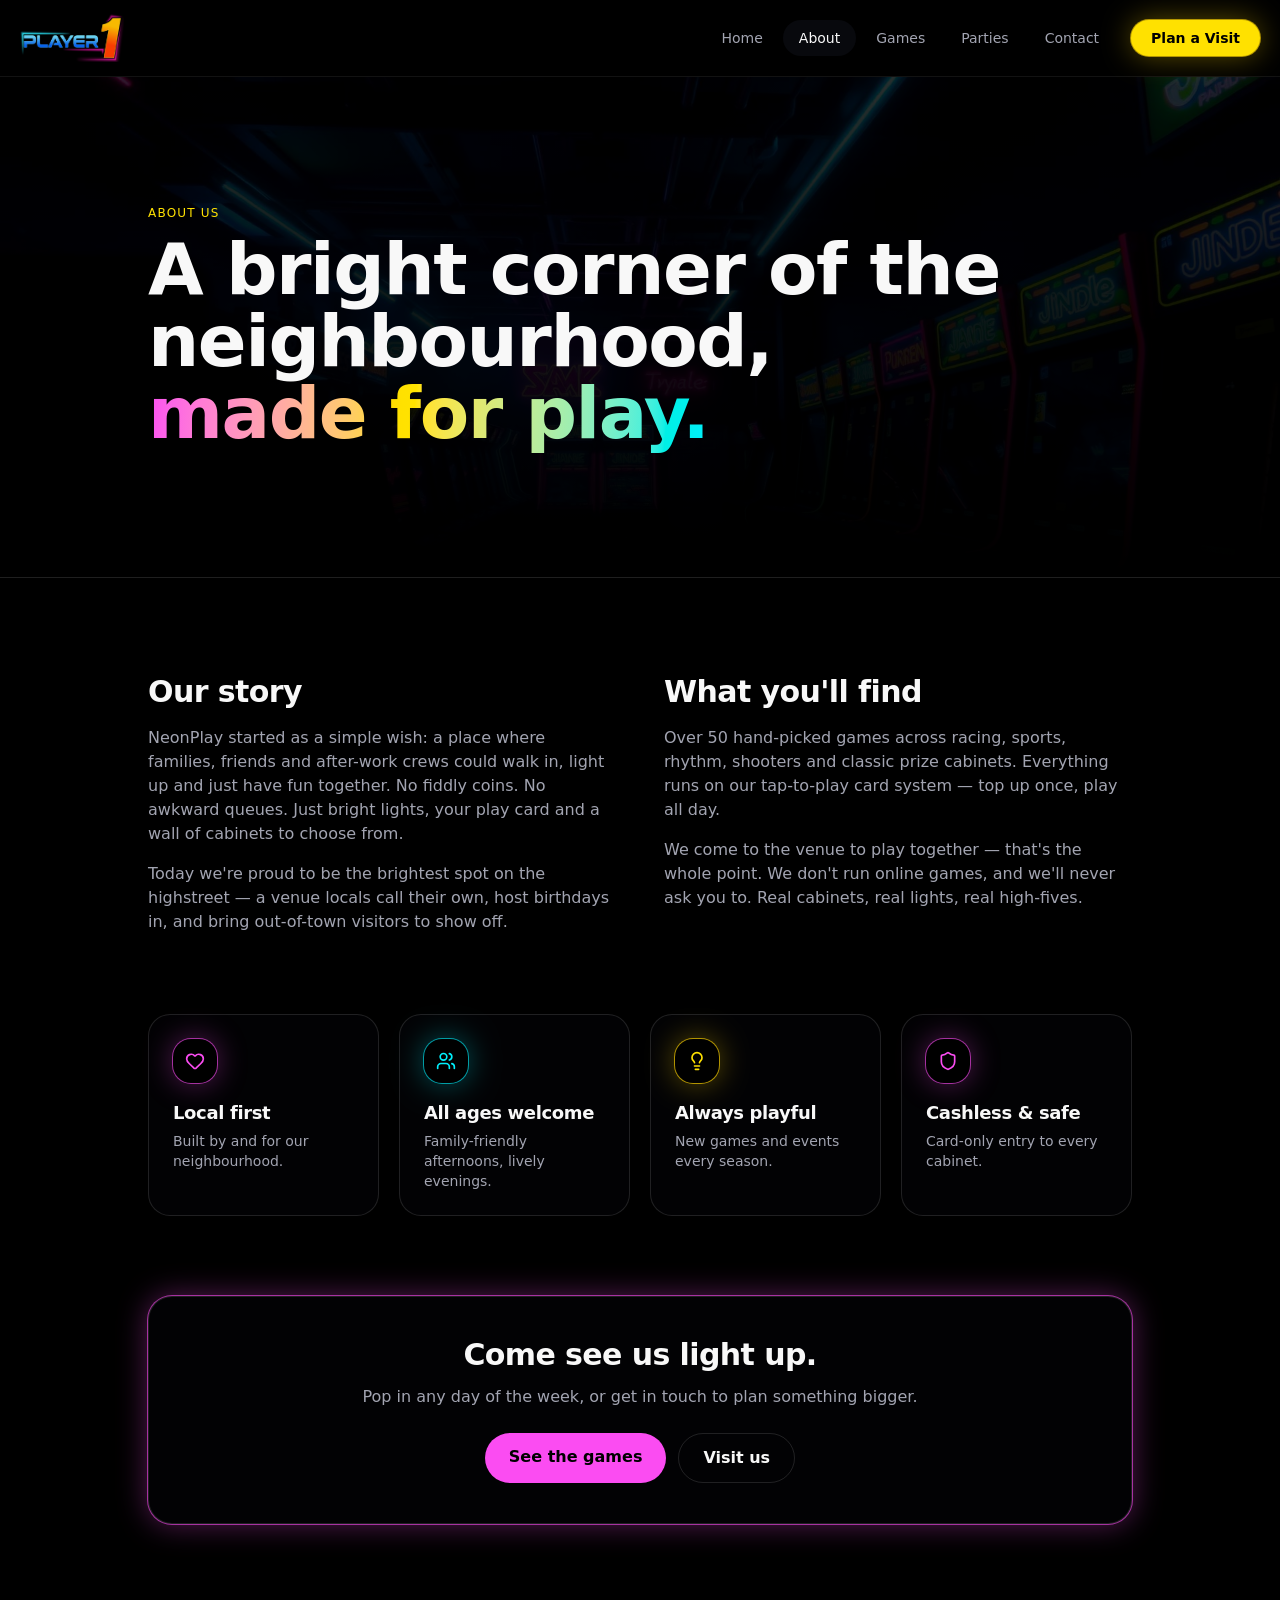
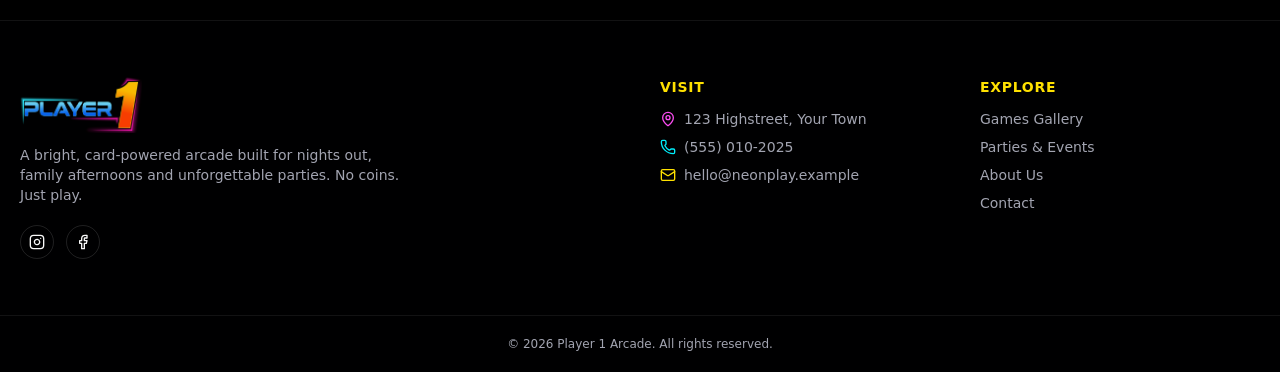
==== commit b5e7e0a6: "adde games images, fix all issues with responsive." ====
--- a/about.html
+++ b/about.html
@@ -24,32 +24,38 @@
 
 <body>
   <div class="flex min-h-screen flex-col bg-background">
-    <header class="sticky top-0 z-50 border-b border-border/60 bg-background/80 backdrop-blur-xl">
-      <div class="mx-auto flex max-w-7xl items-center justify-between px-5 py-4"><a aria-label="Player 1 home" href="/"
-          class="group flex items-center"><img alt="Player 1 arcade logo"
-            class="h-10 w-auto md:h-12 animate-pulse-glow transition-transform group-hover:scale-105"
-            src="./assets/player1-logo-lBeeIn9W.png"></a>
-        <nav class="hidden items-center gap-1 md:flex"><a href="/"
-            class="rounded-full px-4 py-2 text-sm font-medium text-muted-foreground transition hover:text-foreground">Home</a><a
-            class="rounded-full px-4 py-2 text-sm font-medium text-muted-foreground transition hover:text-foreground text-foreground bg-muted"
-            href="/about.html" data-status="active" aria-current="page">About</a><a href="/games.html"
-            class="rounded-full px-4 py-2 text-sm font-medium text-muted-foreground transition hover:text-foreground">Games</a><a
-            href="/parties.html"
-            class="rounded-full px-4 py-2 text-sm font-medium text-muted-foreground transition hover:text-foreground">Parties</a><a
-            href="/contact.html"
-            class="rounded-full px-4 py-2 text-sm font-medium text-muted-foreground transition hover:text-foreground">Contact</a><a
-            href="/contact.html"
-            class="ml-3 rounded-full bg-accent px-5 py-2 text-sm font-bold text-accent-foreground transition hover:scale-105 ring-glow-yellow">Plan
-            a Visit</a></nav><button class="md:hidden rounded-md p-2 text-foreground" aria-label="Toggle menu"><svg
-            xmlns="http://www.w3.org/2000/svg" width="24" height="24" viewBox="0 0 24 24" fill="none"
-            stroke="currentColor" stroke-width="2" stroke-linecap="round" stroke-linejoin="round"
-            class="lucide lucide-menu" aria-hidden="true">
-            <path d="M4 5h16"></path>
-            <path d="M4 12h16"></path>
-            <path d="M4 19h16"></path>
-          </svg></button>
+		  <!-- ═══════════════════ HEADER ═══════════════════ -->
+  <header class="sticky top-0 z-50 border-b border-border/60 bg-background/80 backdrop-blur-xl">
+    <div class="page-container">
+      <div style="display:flex;align-items:center;justify-content:space-between;padding:14px 0;">
+        <a aria-label="Player 1 home" href="/" class="group flex items-center">
+          <img alt="Player 1" class="h-10 w-auto md:h-12 animate-pulse-glow transition-transform group-hover:scale-105" src="./assets/player1-logo-lBeeIn9W.png" />
+        </a>
+        <nav class="hidden items-center gap-1 md:flex">
+          <a href="/" class="rounded-full px-4 py-2 text-sm font-medium text-muted-foreground transition hover:text-foreground">Home</a>
+          <a href="/about.html" class="rounded-full px-4 py-2 text-sm font-medium text-foreground bg-muted">About</a>
+          <a href="/games.html" class="rounded-full px-4 py-2 text-sm font-medium text-muted-foreground transition hover:text-foreground">Games</a>
+          <a href="/parties.html" class="rounded-full px-4 py-2 text-sm font-medium text-muted-foreground transition hover:text-foreground">Parties</a>
+          <a href="contact.html" class="rounded-full px-4 py-2 text-sm font-medium text-muted-foreground transition hover:text-foreground">Contact</a>
+          <a href="contact.html" class="ml-3 rounded-full bg-accent px-5 py-2 text-sm font-bold text-accent-foreground transition hover:scale-105 ring-glow-yellow">Plan a Visit</a>
+        </nav>
+        <button id="menu-btn" class="md:hidden rounded-md p-2 text-foreground" aria-label="Toggle menu">
+          <svg xmlns="http://www.w3.org/2000/svg" width="24" height="24" viewBox="0 0 24 24" fill="none" stroke="currentColor" stroke-width="2" stroke-linecap="round" stroke-linejoin="round" aria-hidden="true">
+            <path d="M4 5h16"/><path d="M4 12h16"/><path d="M4 19h16"/>
+          </svg>
+        </button>
       </div>
-    </header>
+    </div>
+    <!-- Mobile Nav -->
+    <div id="mobile-nav">
+      <a href="/">Home</a>
+      <a href="/about.html" class="active-link">About</a>
+      <a href="/games.html">Games</a>
+      <a href="/parties.html">Parties</a>
+      <a href="contact.html">Contact</a>
+      <a href="contact.html" class="cta-mobile">Plan a Visit ↗</a>
+    </div>
+  </header>
     <main class="flex-1">
       <section class="relative overflow-hidden border-b border-border">
         <div class="absolute inset-0 opacity-30"><img alt="" width="1920" height="1280"
@@ -217,6 +223,12 @@
         Arcade. All rights reserved.</div>
     </footer>
   </div>
+  <script>
+  // ── Mobile menu ──────────────────────────────
+  document.getElementById('menu-btn').addEventListener('click', function() {
+    document.getElementById('mobile-nav').classList.toggle('open');
+  });
+  </script>
 </body>
 
 </html>
--- a/assets/styles.css
+++ b/assets/styles.css
@@ -4152,3 +4152,48 @@
     opacity: 0;
   }
 }
+
+
+.animate-pulse-glow {
+    animation: unset !important;
+}
+
+
+
+ /* ── Premium mobile nav ─────── */
+    #mobile-nav {
+      display: none;
+      flex-direction: column;
+      gap: 4px;
+      padding: 16px 20px 20px;
+      border-top: 1px solid var(--border);
+      background: color-mix(in oklab, var(--background) 95%, transparent);
+      backdrop-filter: blur(24px);
+    }
+    #mobile-nav.open { display: flex; }
+    #mobile-nav a {
+      padding: 10px 16px;
+      border-radius: 12px;
+      font-weight: 600;
+      font-size: 0.9375rem;
+      color: var(--muted-foreground);
+      transition: all 0.15s;
+    }
+    #mobile-nav a:hover, #mobile-nav a.active-link {
+      background: var(--card);
+      color: var(--foreground);
+    }
+    #mobile-nav .cta-mobile {
+      margin-top: 8px;
+      background: var(--accent);
+      color: var(--accent-foreground);
+      text-align: center;
+      border-radius: 999px;
+      font-weight: 700;
+    }
+
+    .page-container {
+    max-width: 1280px;
+    margin: 0 auto;
+    padding: 0 20px;
+}
